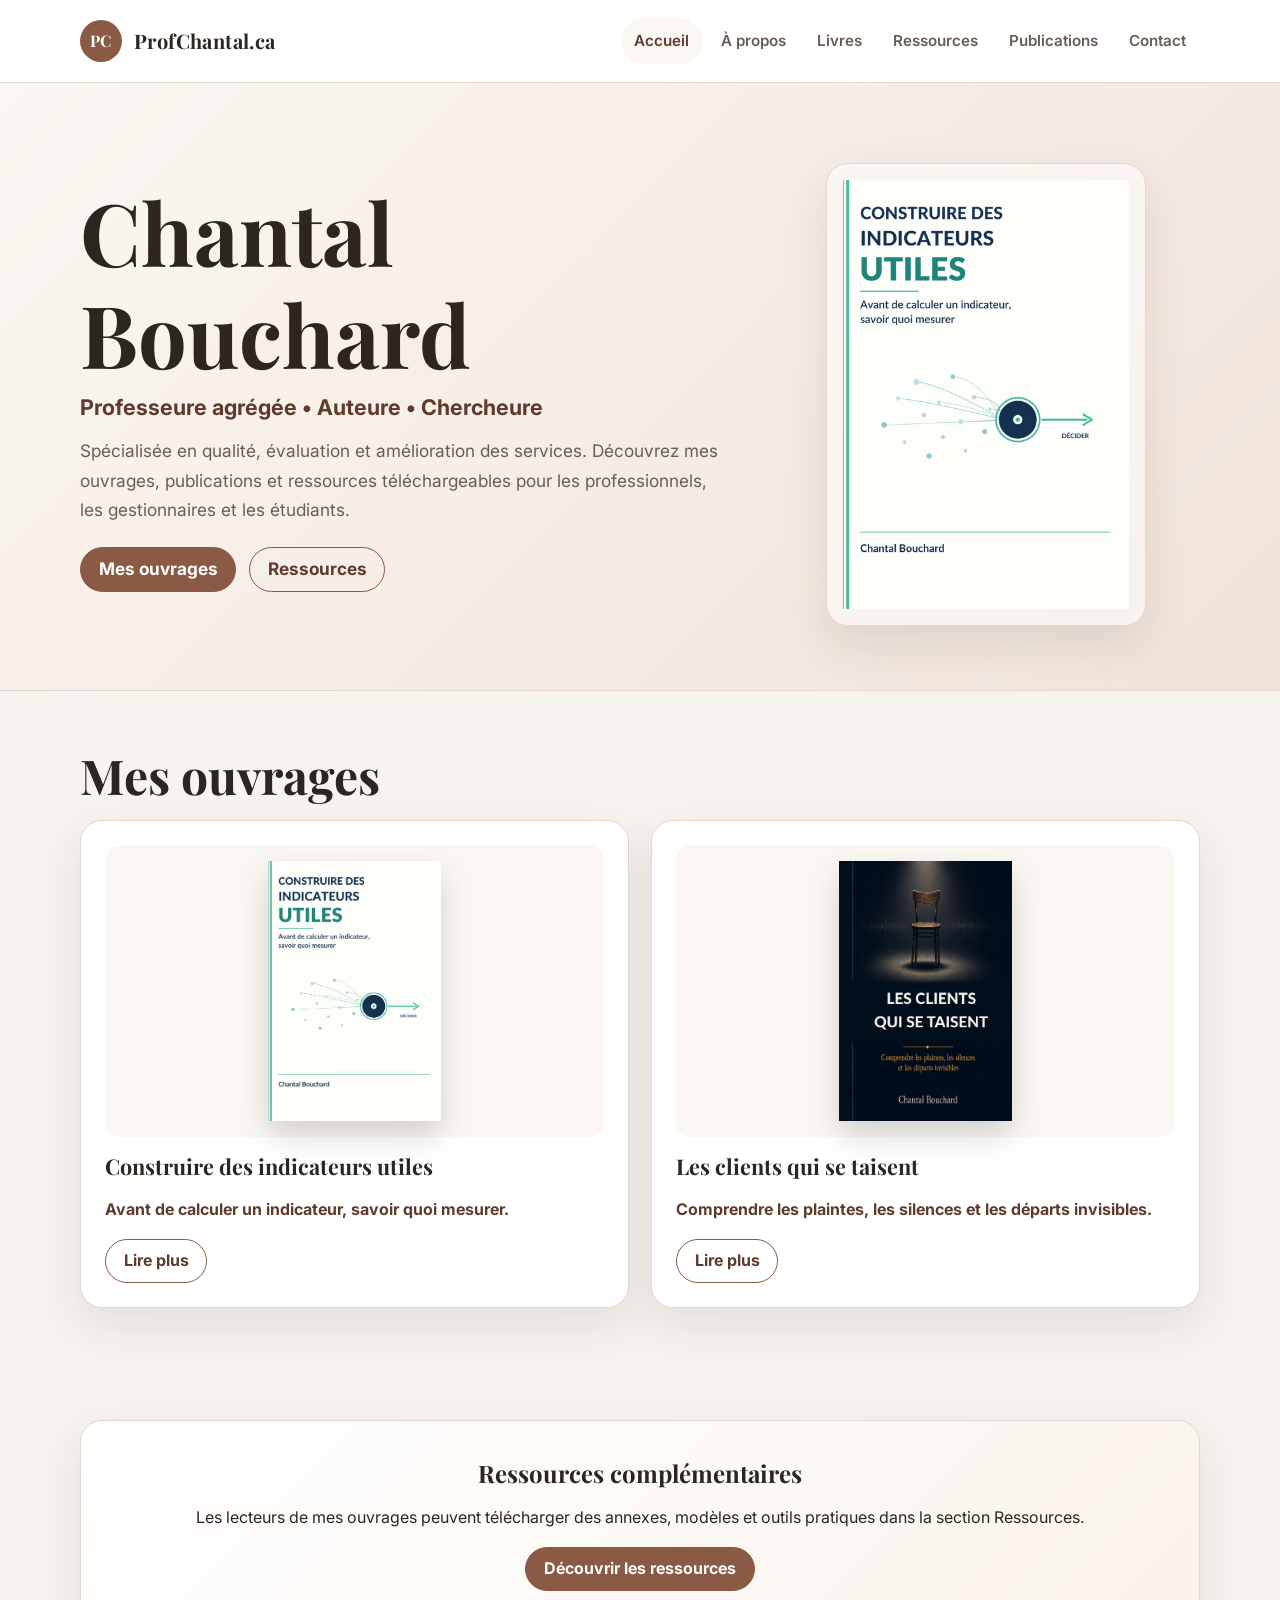
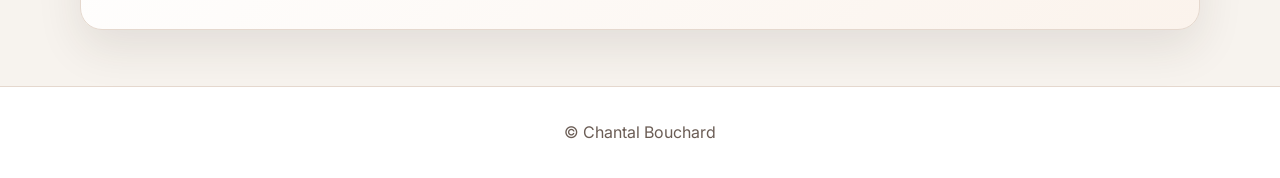
==== index.html @ 680398e7 "Add files via upload" ====
<!DOCTYPE html>
<html lang="fr">
<head>
    <meta charset="UTF-8">
    <meta name="viewport" content="width=device-width, initial-scale=1.0">
    <link rel="preconnect" href="https://fonts.googleapis.com">
    <link rel="preconnect" href="https://fonts.gstatic.com" crossorigin>
    <link href="https://fonts.googleapis.com/css2?family=Inter:wght@300;400;500;600;700&family=Playfair+Display:wght@600;700&display=swap" rel="stylesheet">
    <title>Accueil | ProfChantal.ca</title>
    <link rel="stylesheet" href="style.css?v=6">
</head>
<body>
    <header class="site-header">
        <div class="container header-inner">
            <a href="index.html" class="brand" aria-label="Accueil ProfChantal.ca">
                <span class="brand-mark">PC</span>
                <span class="brand-text">ProfChantal.ca</span>
            </a>
            <button class="nav-toggle" type="button" aria-expanded="false" aria-label="Ouvrir le menu">
                <span class="hamburger"></span>
            </button>
            <nav class="main-nav" aria-label="Navigation principale">
                <a href="index.html" class="nav-link active">Accueil</a>
                <a href="pages/apropos.html" class="nav-link">À propos</a>
                <a href="pages/livres.html" class="nav-link">Livres</a>
                <a href="pages/ressources.html" class="nav-link">Ressources</a>
                <a href="pages/publications.html" class="nav-link">Publications</a>
                <a href="pages/contact.html" class="nav-link">Contact</a>
            </nav>
        </div>
    </header>

    <main>
        <section class="hero banner-hero">
            <div class="container hero-content">
                <div class="hero-text">
                    <h1>Chantal Bouchard</h1>
                    <h2>Professeure agrégée • Auteure • Chercheure</h2>
                    <p>Spécialisée en qualité, évaluation et amélioration des services. Découvrez mes ouvrages, publications et ressources téléchargeables pour les professionnels, les gestionnaires et les étudiants.</p>
                    <p class="hero-cta">
                        <a href="pages/livres.html" class="btn btn-primary">Mes ouvrages</a>
                        <a href="pages/ressources.html" class="btn btn-secondary">Ressources</a>
                    </p>
                </div>
                <div class="hero-visual" aria-hidden="true">
                    <img src="assets/images/construire-des-indicateurs-utiles.jpg" alt="Couverture du livre Construire des indicateurs utiles">
                </div>
            </div>
        </section>

        <section class="featured-books container">
            <h2>Mes ouvrages</h2>
            <div class="books-preview">
                <article class="book-preview">
                    <div class="book-preview-cover">
                        <img src="assets/images/construire-des-indicateurs-utiles.jpg" alt="Construire des indicateurs utiles" loading="lazy">
                    </div>
                    <h3>Construire des indicateurs utiles</h3>
                    <p class="book-preview-tagline">Avant de calculer un indicateur, savoir quoi mesurer.</p>
                    <a href="pages/livres.html#indicateurs" class="btn btn-secondary">Lire plus</a>
                </article>

                <article class="book-preview">
                    <div class="book-preview-cover">
                        <img src="assets/images/les-clients-qui-se-taisent.jpg" alt="Les clients qui se taisent" loading="lazy">
                    </div>
                    <h3>Les clients qui se taisent</h3>
                    <p class="book-preview-tagline">Comprendre les plaintes, les silences et les départs invisibles.</p>
                    <a href="pages/livres.html#clients" class="btn btn-secondary">Lire plus</a>
                </article>
            </div>
        </section>

        <section class="cta-section container">
            <div class="cta-content">
                <h2>Ressources complémentaires</h2>
                <p>Les lecteurs de mes ouvrages peuvent télécharger des annexes, modèles et outils pratiques dans la section Ressources.</p>
                <a href="pages/ressources.html" class="btn btn-primary">Découvrir les ressources</a>
            </div>
        </section>
    </main>

    <footer class="site-footer">
        <div class="container">
            <p>© Chantal Bouchard</p>
        </div>
    </footer>
    <script src="assets/js/main.js?v=6" defer></script>

    <script type="application/ld+json">
    {
      "@context": "https://schema.org",
      "@type": "Book",
      "name": "Construire des indicateurs utiles",
      "author": { "@type": "Person", "name": "Chantal Bouchard" },
      "description": "Un guide pratique pour concevoir des indicateurs pertinents, utiles à la décision et adaptés au contexte organisationnel.",
      "inLanguage": "fr",
      "url": "https://www.profchantal.ca/pages/livres.html#indicateurs",
      "image": "https://www.profchantal.ca/assets/images/construire-des-indicateurs-utiles.jpg",
      "offers": { "@type": "Offer", "url": "https://www.amazon.ca/-/fr/dp/2982528975/", "availability": "https://schema.org/InStock" }
    }
    </script>

    <script type="application/ld+json">
    {
      "@context": "https://schema.org",
      "@type": "Book",
      "name": "Les clients qui se taisent",
      "author": { "@type": "Person", "name": "Chantal Bouchard" },
      "description": "Ouvrage consacré à la compréhension du comportement des clients insatisfaits, des plaintes, des silences et des départs invisibles.",
      "inLanguage": "fr",
      "url": "https://www.profchantal.ca/pages/livres.html#clients",
      "image": "https://www.profchantal.ca/assets/images/les-clients-qui-se-taisent.jpg",
      "offers": { "@type": "Offer", "url": "https://www.amazon.ca/dp/2982528967", "availability": "https://schema.org/InStock" }
    }
    </script>
</body>
</html>
---- style.css ----
/* ProfChantal.ca - feuille de style principale */
:root {
    --bg: #f7f3ee;
    --surface: #ffffff;
    --surface-soft: #fbf8f4;
    --text: #2d2520;
    --muted: #6b5d55;
    --accent: #8a5a44;
    --accent-dark: #5f3b2d;
    --border: #e5d8ce;
    --shadow: 0 18px 45px rgba(52, 35, 26, 0.10);
    --radius: 22px;
    --max-width: 1120px;
}

* { box-sizing: border-box; }
html { scroll-behavior: smooth; }

body {
    margin: 0;
    font-family: "Inter", Arial, sans-serif;
    font-size: 16px;
    line-height: 1.7;
    color: var(--text);
    background: var(--bg);
}

img {
    max-width: 100%;
    height: auto;
    display: block;
}

a {
    color: var(--accent-dark);
    text-decoration: none;
}

a:hover,
a:focus { text-decoration: underline; }

.container {
    width: min(100% - 2rem, var(--max-width));
    margin: 0 auto;
}

.site-header {
    position: sticky;
    top: 0;
    z-index: 1000;
    background: rgba(255, 255, 255, 0.95);
    border-bottom: 1px solid var(--border);
    backdrop-filter: blur(10px);
}

.header-inner {
    min-height: 82px;
    display: flex;
    align-items: center;
    justify-content: space-between;
    gap: 1.5rem;
}

.brand {
    display: inline-flex;
    align-items: center;
    color: var(--text);
    font-weight: 700;
}

.brand-mark {
    display: inline-grid;
    place-items: center;
    width: 42px;
    height: 42px;
    margin-right: 0.75rem;
    color: #fff;
    background: var(--accent);
    border-radius: 50%;
    font-family: "Playfair Display", Georgia, serif;
    font-weight: 700;
    letter-spacing: 0.02em;
}

.brand-text {
    font-family: "Playfair Display", Georgia, serif;
    font-size: 1.25rem;
    letter-spacing: 0.02em;
}

.main-nav {
    display: flex;
    align-items: center;
    gap: 0.25rem;
    flex-wrap: wrap;
    justify-content: flex-end;
}

.nav-link {
    display: inline-flex;
    align-items: center;
    padding: 0.65rem 0.85rem;
    border-radius: 999px;
    color: var(--muted);
    font-size: 0.95rem;
    font-weight: 600;
}

.nav-link:hover,
.nav-link:focus,
.nav-link.active {
    color: var(--accent-dark);
    background: var(--surface-soft);
    text-decoration: none;
}

.nav-toggle {
    display: none;
    width: 44px;
    height: 44px;
    border: 1px solid var(--border);
    border-radius: 999px;
    background: var(--surface);
    cursor: pointer;
}

.hamburger,
.hamburger::before,
.hamburger::after {
    display: block;
    width: 20px;
    height: 2px;
    margin: 0 auto;
    background: var(--text);
    border-radius: 999px;
    content: "";
}

.hamburger::before { transform: translateY(-7px); }
.hamburger::after { transform: translateY(5px); }

main { min-height: calc(100vh - 180px); }

h1, h2, h3, h4 {
    font-family: "Playfair Display", Georgia, serif;
    color: var(--text);
    line-height: 1.18;
    margin: 0 0 1rem;
}

p { margin: 0 0 1rem; }

ul {
    margin-top: 0.3rem;
    margin-bottom: 1.4rem;
    padding-left: 1.35rem;
}

li + li { margin-top: 0.45rem; }

.hero {
    padding: 5rem 0 4rem;
    background: linear-gradient(135deg, #fbf7f2 0%, #f0e3d9 100%);
    border-bottom: 1px solid var(--border);
}

.hero-content {
    display: grid;
    grid-template-columns: minmax(0, 1.2fr) minmax(260px, 0.8fr);
    align-items: center;
    gap: 3rem;
}

.hero h1 {
    font-size: clamp(2.8rem, 7vw, 5.4rem);
    margin-bottom: 0.6rem;
}

.hero h2 {
    font-family: "Inter", Arial, sans-serif;
    font-size: clamp(1rem, 2vw, 1.35rem);
    color: var(--accent-dark);
    font-weight: 700;
    margin-bottom: 1rem;
}

.hero p {
    max-width: 690px;
    color: var(--muted);
    font-size: 1.08rem;
}

.hero-cta,
.book-actions {
    display: flex;
    align-items: center;
    gap: 0.8rem;
    flex-wrap: wrap;
    margin-top: 1.4rem;
}

.hero-visual {
    justify-self: center;
    width: min(320px, 100%);
    padding: 1rem;
    background: rgba(255, 255, 255, 0.55);
    border: 1px solid var(--border);
    border-radius: var(--radius);
    box-shadow: var(--shadow);
}

.btn {
    display: inline-flex;
    align-items: center;
    justify-content: center;
    min-height: 44px;
    padding: 0.7rem 1.1rem;
    border-radius: 999px;
    border: 1px solid var(--accent);
    font-weight: 700;
    line-height: 1.2;
    text-decoration: none;
}

.btn:hover,
.btn:focus { text-decoration: none; }

.btn-primary {
    color: #fff;
    background: var(--accent);
}

.btn-primary:hover,
.btn-primary:focus { background: var(--accent-dark); }

.btn-secondary,
.btn-outline {
    color: var(--accent-dark);
    background: transparent;
}

.btn-secondary:hover,
.btn-outline:hover,
.btn-secondary:focus,
.btn-outline:focus { background: var(--surface-soft); }

.featured-books,
.cta-section,
.page-intro,
.content-section,
.books-grid {
    width: min(100% - 2rem, var(--max-width));
    margin-left: auto;
    margin-right: auto;
}

.featured-books,
.books-grid,
.content-section,
.cta-section { padding: 3.5rem 0; }

.featured-books > h2,
.page-intro h2 { font-size: clamp(2rem, 4vw, 3rem); }

.books-preview,
.books-grid {
    display: grid;
    grid-template-columns: repeat(auto-fit, minmax(min(100%, 290px), 1fr));
    gap: 1.4rem;
}

.book-preview,
.book-card,
.contact-card,
.resource-block,
.cta-content {
    background: var(--surface);
    border: 1px solid var(--border);
    border-radius: var(--radius);
    box-shadow: var(--shadow);
}

.book-preview,
.contact-card,
.resource-block,
.cta-content { padding: 1.5rem; }

.book-preview-cover,
.book-cover-placeholder {
    display: flex;
    align-items: center;
    justify-content: center;
    min-height: 220px;
    padding: 1rem;
    margin-bottom: 1.1rem;
    background: var(--surface-soft);
    border-radius: calc(var(--radius) - 8px);
}

.book-preview-cover img,
.book-cover-placeholder img {
    max-height: 260px;
    width: auto;
    object-fit: contain;
    box-shadow: 0 14px 30px rgba(0, 0, 0, 0.16);
}

.book-preview h3,
.book-card h3,
.resource-block h3,
.contact-card h4 { font-size: 1.35rem; }

.book-preview-tagline,
.book-tagline {
    color: var(--accent-dark);
    font-weight: 700;
}

.book-description,
.page-intro p,
.content-section p { color: var(--muted); }

.book-card {
    display: grid;
    grid-template-rows: auto 1fr;
    overflow: hidden;
}

.book-card .book-content { padding: 0 1.5rem 1.5rem; }

.page-intro { padding: 4rem 0 2rem; }

.content-section {
    max-width: 900px;
    background: var(--surface);
    border: 1px solid var(--border);
    border-radius: var(--radius);
    box-shadow: var(--shadow);
    padding: 2.2rem;
    margin-bottom: 3rem;
}

.content-section h3:not(:first-child) { margin-top: 2rem; }

.contact-info {
    display: grid;
    gap: 1rem;
    background: transparent;
    border: 0;
    box-shadow: none;
    padding-top: 1rem;
}

.contact-card { box-shadow: none; }
.resource-block { margin-bottom: 1.6rem; box-shadow: none; }

hr {
    border: 0;
    border-top: 1px solid var(--border);
    margin: 2rem 0;
}

.cta-content {
    text-align: center;
    padding: 2.4rem;
    background: linear-gradient(135deg, #ffffff 0%, #fbf3ec 100%);
}

.site-footer {
    padding: 2rem 0;
    color: var(--muted);
    background: #fff;
    border-top: 1px solid var(--border);
    text-align: center;
}

.site-footer p { margin: 0; }

@media (max-width: 900px) {
    .header-inner { min-height: 74px; }

    .nav-toggle {
        display: inline-flex;
        align-items: center;
        justify-content: center;
    }

    .main-nav {
        display: none;
        position: absolute;
        left: 1rem;
        right: 1rem;
        top: 76px;
        flex-direction: column;
        align-items: stretch;
        padding: 0.75rem;
        background: #fff;
        border: 1px solid var(--border);
        border-radius: 18px;
        box-shadow: var(--shadow);
    }

    .main-nav.is-open { display: flex; }
    .nav-link { justify-content: center; }

    .hero-content,
    .books-preview,
    .books-grid { grid-template-columns: 1fr; }

    .hero { padding: 3.5rem 0; }
    .hero-visual { width: min(260px, 100%); }
}

@media (max-width: 560px) {
    .download-highlight { align-items: stretch; flex-direction: column; }
    .brand-text { display: none; }

    .hero-cta,
    .book-actions {
        align-items: stretch;
        flex-direction: column;
    }

    .btn { width: 100%; }

    .content-section,
    .book-preview,
    .contact-card,
    .resource-block,
    .cta-content { padding: 1.2rem; }
}


/* Ressources téléchargeables */
.download-highlight {
    display: flex;
    align-items: center;
    justify-content: space-between;
    gap: 1rem;
    padding: 1.2rem;
    margin: 1.3rem 0 2.6rem;
    background: var(--surface-soft);
    border: 1px solid var(--border);
    border-radius: calc(var(--radius) - 8px);
}

.download-highlight h4,
.resource-block h4 {
    margin-bottom: 0.45rem;
    font-family: "Inter", Arial, sans-serif;
    font-size: 1rem;
    color: var(--accent-dark);
}

.download-highlight p { margin-bottom: 0; }

.download-list {
    display: grid;
    grid-template-columns: repeat(auto-fit, minmax(min(100%, 320px), 1fr));
    gap: 0.65rem;
    padding-left: 0;
    list-style: none;
}

.download-list li {
    display: flex;
    flex-direction: column;
    gap: 0.15rem;
    padding: 0.85rem 1rem;
    background: var(--surface-soft);
    border: 1px solid var(--border);
    border-radius: 14px;
}

.download-list li + li { margin-top: 0; }

.download-list a { font-weight: 700; }

.file-meta {
    color: var(--muted);
    font-size: 0.88rem;
}

/* Ajustement v6 : plus d’espace entre le bouton ZIP et les annexes individuelles */
.resource-block > .download-highlight + h4 {
    margin-top: 0.4rem;
    margin-bottom: 1rem;
}

.resource-block > h4 + .download-list {
    margin-top: 0.35rem;
}
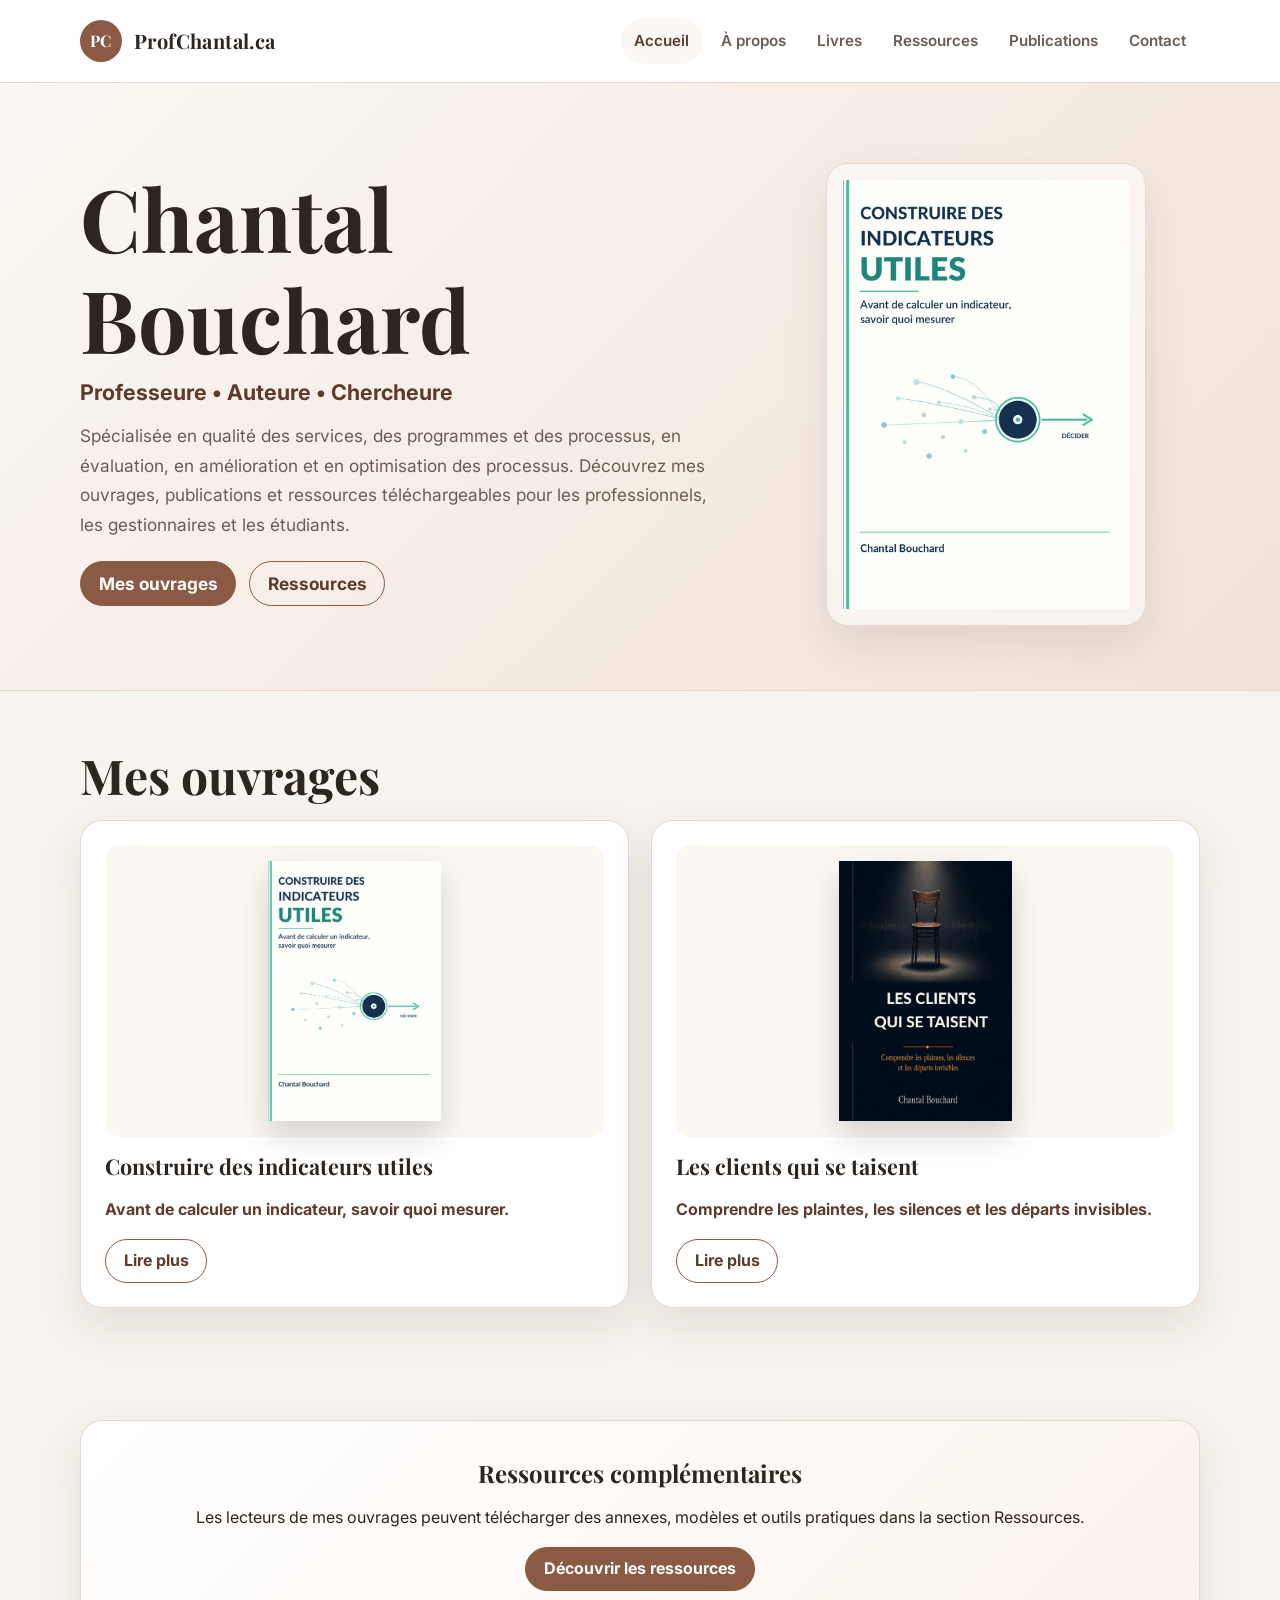
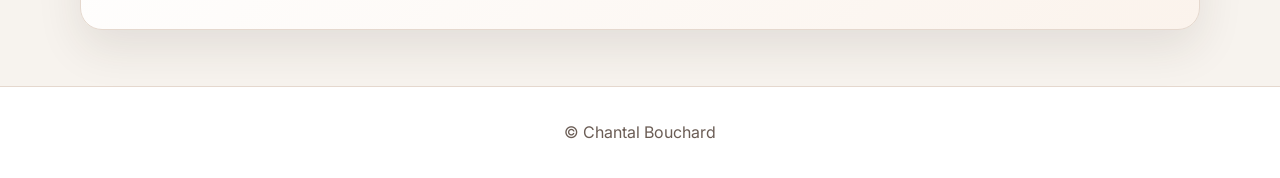
==== commit d6bdffff: "Add files via upload" ====
--- a/index.html
+++ b/index.html
@@ -7,7 +7,7 @@
     <link rel="preconnect" href="https://fonts.gstatic.com" crossorigin>
     <link href="https://fonts.googleapis.com/css2?family=Inter:wght@300;400;500;600;700&family=Playfair+Display:wght@600;700&display=swap" rel="stylesheet">
     <title>Accueil | ProfChantal.ca</title>
-    <link rel="stylesheet" href="style.css?v=6">
+    <link rel="stylesheet" href="style.css?v=8">
 </head>
 <body>
     <header class="site-header">
@@ -35,8 +35,8 @@
             <div class="container hero-content">
                 <div class="hero-text">
                     <h1>Chantal Bouchard</h1>
-                    <h2>Professeure agrégée • Auteure • Chercheure</h2>
-                    <p>Spécialisée en qualité, évaluation et amélioration des services. Découvrez mes ouvrages, publications et ressources téléchargeables pour les professionnels, les gestionnaires et les étudiants.</p>
+                    <h2>Professeure • Auteure • Chercheure</h2>
+                    <p>Spécialisée en qualité des services, des programmes et des processus, en évaluation, en amélioration et en optimisation des processus. Découvrez mes ouvrages, publications et ressources téléchargeables pour les professionnels, les gestionnaires et les étudiants.</p>
                     <p class="hero-cta">
                         <a href="pages/livres.html" class="btn btn-primary">Mes ouvrages</a>
                         <a href="pages/ressources.html" class="btn btn-secondary">Ressources</a>
@@ -85,7 +85,7 @@
             <p>© Chantal Bouchard</p>
         </div>
     </footer>
-    <script src="assets/js/main.js?v=6" defer></script>
+    <script src="assets/js/main.js?v=8" defer></script>
 
     <script type="application/ld+json">
     {
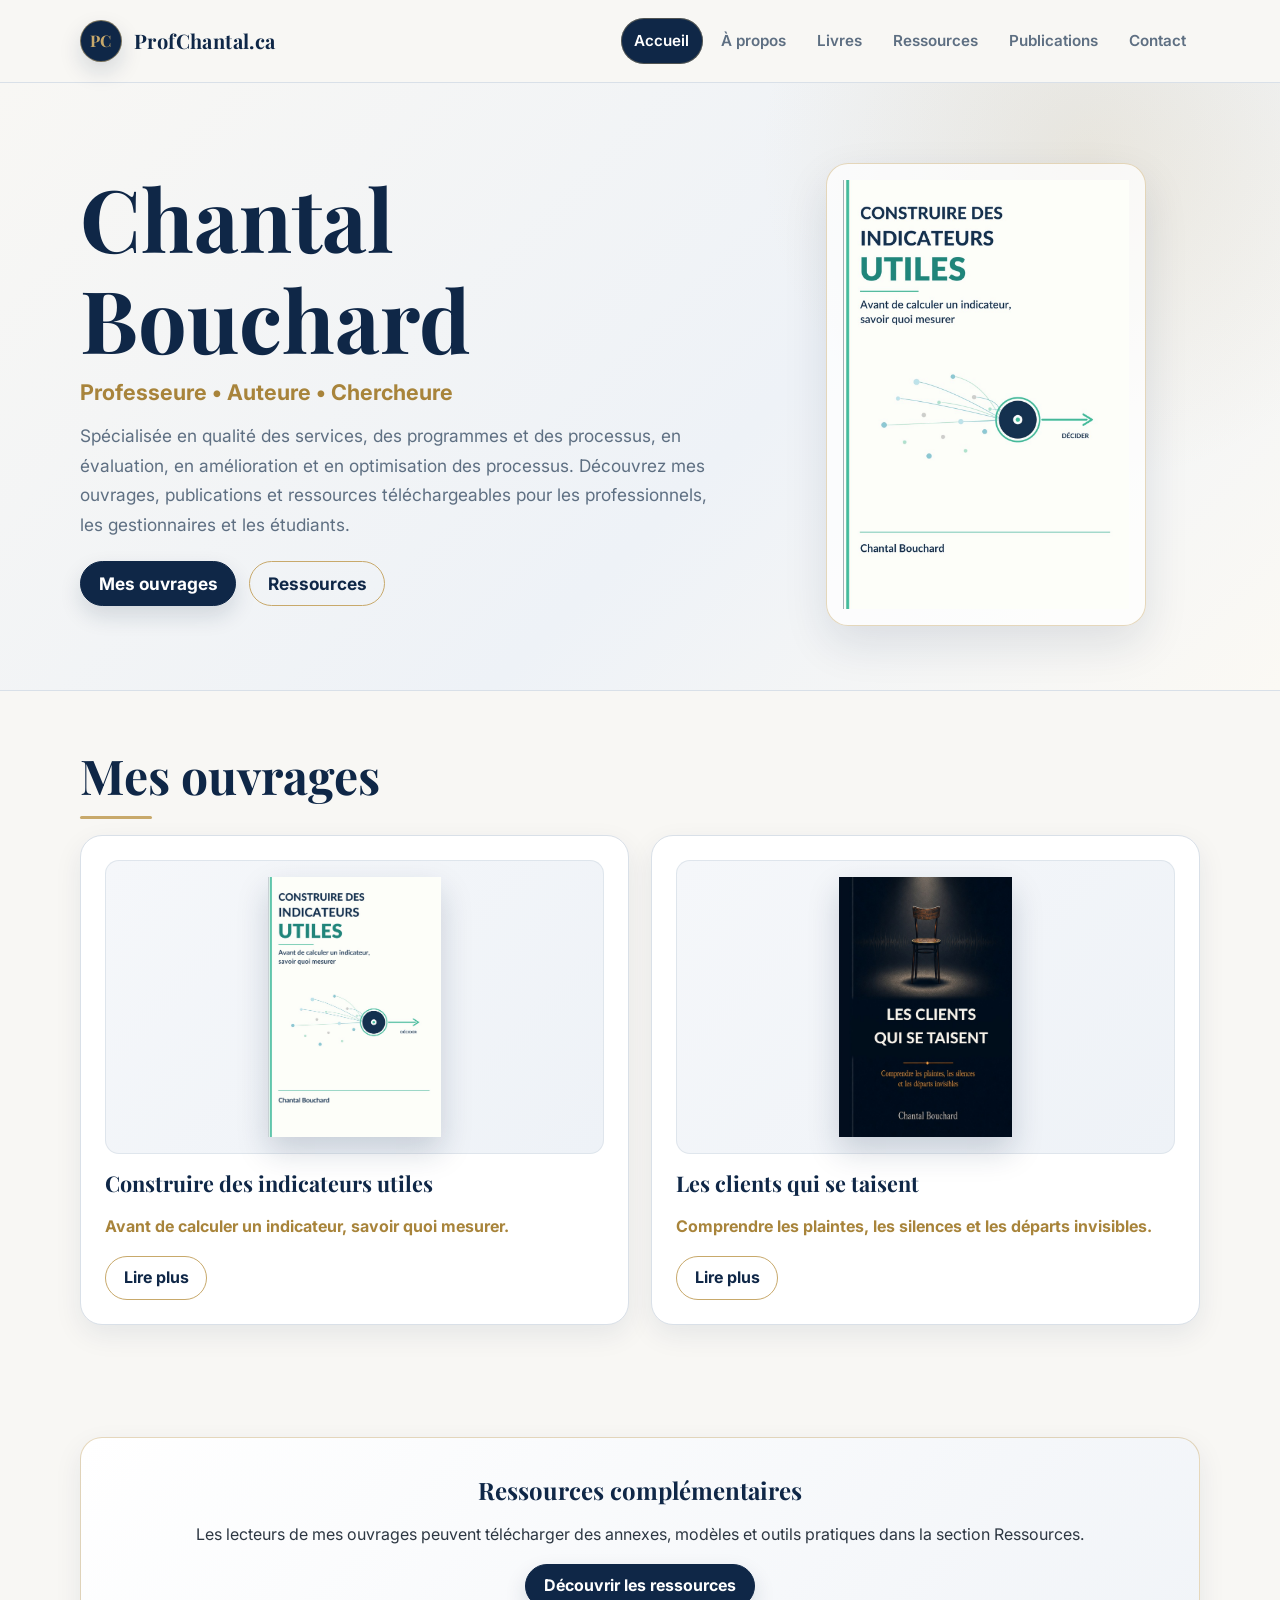
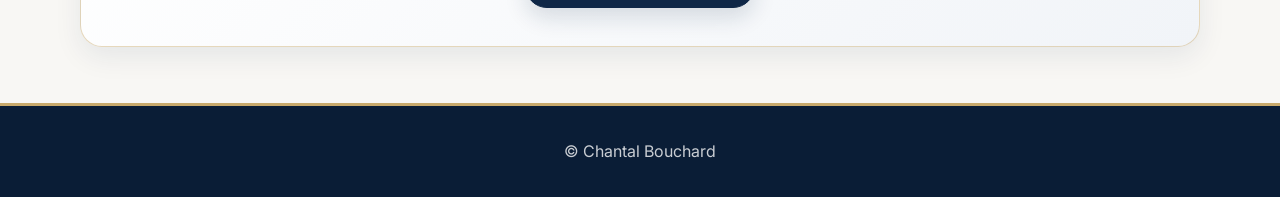
==== commit 14b30a6b: "Add files via upload" ====
--- a/index.html
+++ b/index.html
@@ -7,7 +7,7 @@
     <link rel="preconnect" href="https://fonts.gstatic.com" crossorigin>
     <link href="https://fonts.googleapis.com/css2?family=Inter:wght@300;400;500;600;700&family=Playfair+Display:wght@600;700&display=swap" rel="stylesheet">
     <title>Accueil | ProfChantal.ca</title>
-    <link rel="stylesheet" href="style.css?v=8">
+    <link rel="stylesheet" href="style.css?v=9">
 </head>
 <body>
     <header class="site-header">
@@ -85,7 +85,7 @@
             <p>© Chantal Bouchard</p>
         </div>
     </footer>
-    <script src="assets/js/main.js?v=8" defer></script>
+    <script src="assets/js/main.js?v=9" defer></script>
 
     <script type="application/ld+json">
     {
--- a/style.css
+++ b/style.css
@@ -1,14 +1,23 @@
-/* ProfChantal.ca - feuille de style principale */
+/* ProfChantal.ca - feuille de style principale
+   Version 9 : palette bleu marine avec accent or */
 :root {
-    --bg: #f7f3ee;
-    --surface: #ffffff;
-    --surface-soft: #fbf8f4;
-    --text: #2d2520;
-    --muted: #6b5d55;
-    --accent: #8a5a44;
-    --accent-dark: #5f3b2d;
-    --border: #e5d8ce;
-    --shadow: 0 18px 45px rgba(52, 35, 26, 0.10);
+    --navy: #0F2747;
+    --navy-deep: #0A1D36;
+    --navy-medium: #1E3A5F;
+    --gold: #C8A96B;
+    --gold-dark: #A8843B;
+    --bg: #F8F7F4;
+    --surface: #FFFFFF;
+    --surface-soft: #F1F4F8;
+    --surface-warm: #FBF9F4;
+    --text: #2D3742;
+    --muted: #5E6F82;
+    --accent: var(--gold);
+    --accent-dark: var(--navy);
+    --border: #D9E0E8;
+    --border-gold: rgba(200, 169, 107, 0.45);
+    --shadow: 0 18px 45px rgba(15, 39, 71, 0.11);
+    --shadow-soft: 0 10px 28px rgba(15, 39, 71, 0.08);
     --radius: 22px;
     --max-width: 1120px;
 }
@@ -32,7 +41,7 @@
 }
 
 a {
-    color: var(--accent-dark);
+    color: var(--navy);
     text-decoration: none;
 }
 
@@ -48,7 +57,7 @@
     position: sticky;
     top: 0;
     z-index: 1000;
-    background: rgba(255, 255, 255, 0.95);
+    background: rgba(248, 247, 244, 0.96);
     border-bottom: 1px solid var(--border);
     backdrop-filter: blur(10px);
 }
@@ -64,9 +73,12 @@
 .brand {
     display: inline-flex;
     align-items: center;
-    color: var(--text);
+    color: var(--navy);
     font-weight: 700;
 }
+
+.brand:hover,
+.brand:focus { text-decoration: none; }
 
 .brand-mark {
     display: inline-grid;
@@ -74,12 +86,14 @@
     width: 42px;
     height: 42px;
     margin-right: 0.75rem;
-    color: #fff;
-    background: var(--accent);
+    color: var(--gold);
+    background: var(--navy);
+    border: 1px solid rgba(200, 169, 107, 0.55);
     border-radius: 50%;
     font-family: "Playfair Display", Georgia, serif;
     font-weight: 700;
     letter-spacing: 0.02em;
+    box-shadow: 0 10px 22px rgba(15, 39, 71, 0.15);
 }
 
 .brand-text {
@@ -107,11 +121,17 @@
 }
 
 .nav-link:hover,
-.nav-link:focus,
-.nav-link.active {
-    color: var(--accent-dark);
+.nav-link:focus {
+    color: var(--navy);
     background: var(--surface-soft);
     text-decoration: none;
+}
+
+.nav-link.active {
+    color: #fff;
+    background: var(--navy);
+    text-decoration: none;
+    box-shadow: inset 0 0 0 1px rgba(200, 169, 107, 0.35);
 }
 
 .nav-toggle {
@@ -131,7 +151,7 @@
     width: 20px;
     height: 2px;
     margin: 0 auto;
-    background: var(--text);
+    background: var(--navy);
     border-radius: 999px;
     content: "";
 }
@@ -143,7 +163,7 @@
 
 h1, h2, h3, h4 {
     font-family: "Playfair Display", Georgia, serif;
-    color: var(--text);
+    color: var(--navy);
     line-height: 1.18;
     margin: 0 0 1rem;
 }
@@ -160,7 +180,9 @@
 
 .hero {
     padding: 5rem 0 4rem;
-    background: linear-gradient(135deg, #fbf7f2 0%, #f0e3d9 100%);
+    background:
+        radial-gradient(circle at 85% 12%, rgba(200, 169, 107, 0.18), transparent 27%),
+        linear-gradient(135deg, #F8F7F4 0%, #EEF2F7 58%, #FBF9F4 100%);
     border-bottom: 1px solid var(--border);
 }
 
@@ -179,7 +201,7 @@
 .hero h2 {
     font-family: "Inter", Arial, sans-serif;
     font-size: clamp(1rem, 2vw, 1.35rem);
-    color: var(--accent-dark);
+    color: var(--gold-dark);
     font-weight: 700;
     margin-bottom: 1rem;
 }
@@ -203,8 +225,8 @@
     justify-self: center;
     width: min(320px, 100%);
     padding: 1rem;
-    background: rgba(255, 255, 255, 0.55);
-    border: 1px solid var(--border);
+    background: rgba(255, 255, 255, 0.72);
+    border: 1px solid var(--border-gold);
     border-radius: var(--radius);
     box-shadow: var(--shadow);
 }
@@ -216,7 +238,7 @@
     min-height: 44px;
     padding: 0.7rem 1.1rem;
     border-radius: 999px;
-    border: 1px solid var(--accent);
+    border: 1px solid var(--navy);
     font-weight: 700;
     line-height: 1.2;
     text-decoration: none;
@@ -227,22 +249,31 @@
 
 .btn-primary {
     color: #fff;
-    background: var(--accent);
+    background: var(--navy);
+    border-color: var(--navy);
+    box-shadow: 0 10px 22px rgba(15, 39, 71, 0.14);
 }
 
 .btn-primary:hover,
-.btn-primary:focus { background: var(--accent-dark); }
+.btn-primary:focus {
+    background: var(--navy-medium);
+    border-color: var(--navy-medium);
+}
 
 .btn-secondary,
 .btn-outline {
-    color: var(--accent-dark);
+    color: var(--navy);
     background: transparent;
+    border-color: var(--gold);
 }
 
 .btn-secondary:hover,
 .btn-outline:hover,
 .btn-secondary:focus,
-.btn-outline:focus { background: var(--surface-soft); }
+.btn-outline:focus {
+    background: rgba(200, 169, 107, 0.14);
+    border-color: var(--gold-dark);
+}
 
 .featured-books,
 .cta-section,
@@ -262,6 +293,17 @@
 .featured-books > h2,
 .page-intro h2 { font-size: clamp(2rem, 4vw, 3rem); }
 
+.featured-books > h2::after,
+.page-intro h2::after {
+    content: "";
+    display: block;
+    width: 72px;
+    height: 3px;
+    margin-top: 0.75rem;
+    background: var(--gold);
+    border-radius: 999px;
+}
+
 .books-preview,
 .books-grid {
     display: grid;
@@ -277,7 +319,7 @@
     background: var(--surface);
     border: 1px solid var(--border);
     border-radius: var(--radius);
-    box-shadow: var(--shadow);
+    box-shadow: var(--shadow-soft);
 }
 
 .book-preview,
@@ -293,7 +335,8 @@
     min-height: 220px;
     padding: 1rem;
     margin-bottom: 1.1rem;
-    background: var(--surface-soft);
+    background: linear-gradient(135deg, #F5F7FA 0%, #EEF2F7 100%);
+    border: 1px solid rgba(217, 224, 232, 0.75);
     border-radius: calc(var(--radius) - 8px);
 }
 
@@ -302,7 +345,7 @@
     max-height: 260px;
     width: auto;
     object-fit: contain;
-    box-shadow: 0 14px 30px rgba(0, 0, 0, 0.16);
+    box-shadow: 0 14px 30px rgba(15, 39, 71, 0.18);
 }
 
 .book-preview h3,
@@ -310,9 +353,14 @@
 .resource-block h3,
 .contact-card h4 { font-size: 1.35rem; }
 
+.resource-block h3 {
+    padding-left: 0.9rem;
+    border-left: 4px solid var(--gold);
+}
+
 .book-preview-tagline,
 .book-tagline {
-    color: var(--accent-dark);
+    color: var(--gold-dark);
     font-weight: 700;
 }
 
@@ -335,7 +383,7 @@
     background: var(--surface);
     border: 1px solid var(--border);
     border-radius: var(--radius);
-    box-shadow: var(--shadow);
+    box-shadow: var(--shadow-soft);
     padding: 2.2rem;
     margin-bottom: 3rem;
 }
@@ -363,14 +411,16 @@
 .cta-content {
     text-align: center;
     padding: 2.4rem;
-    background: linear-gradient(135deg, #ffffff 0%, #fbf3ec 100%);
+    background:
+        linear-gradient(135deg, #FFFFFF 0%, #F1F4F8 100%);
+    border-color: var(--border-gold);
 }
 
 .site-footer {
     padding: 2rem 0;
-    color: var(--muted);
-    background: #fff;
-    border-top: 1px solid var(--border);
+    color: rgba(255, 255, 255, 0.78);
+    background: var(--navy-deep);
+    border-top: 3px solid var(--gold);
     text-align: center;
 }
 
@@ -394,7 +444,7 @@
         flex-direction: column;
         align-items: stretch;
         padding: 0.75rem;
-        background: #fff;
+        background: var(--surface);
         border: 1px solid var(--border);
         border-radius: 18px;
         box-shadow: var(--shadow);
@@ -430,7 +480,6 @@
     .cta-content { padding: 1.2rem; }
 }
 
-
 /* Ressources téléchargeables */
 .download-highlight {
     display: flex;
@@ -439,8 +488,8 @@
     gap: 1rem;
     padding: 1.2rem;
     margin: 1.3rem 0 2.6rem;
-    background: var(--surface-soft);
-    border: 1px solid var(--border);
+    background: linear-gradient(135deg, #F5F7FA 0%, #FBF9F4 100%);
+    border: 1px solid var(--border-gold);
     border-radius: calc(var(--radius) - 8px);
 }
 
@@ -449,7 +498,7 @@
     margin-bottom: 0.45rem;
     font-family: "Inter", Arial, sans-serif;
     font-size: 1rem;
-    color: var(--accent-dark);
+    color: var(--navy);
 }
 
 .download-highlight p { margin-bottom: 0; }
@@ -481,7 +530,7 @@
     font-size: 0.88rem;
 }
 
-/* Ajustement v6 : plus d’espace entre le bouton ZIP et les annexes individuelles */
+/* Ajustement : plus d’espace entre le bouton ZIP et les annexes individuelles */
 .resource-block > .download-highlight + h4 {
     margin-top: 0.4rem;
     margin-bottom: 1rem;
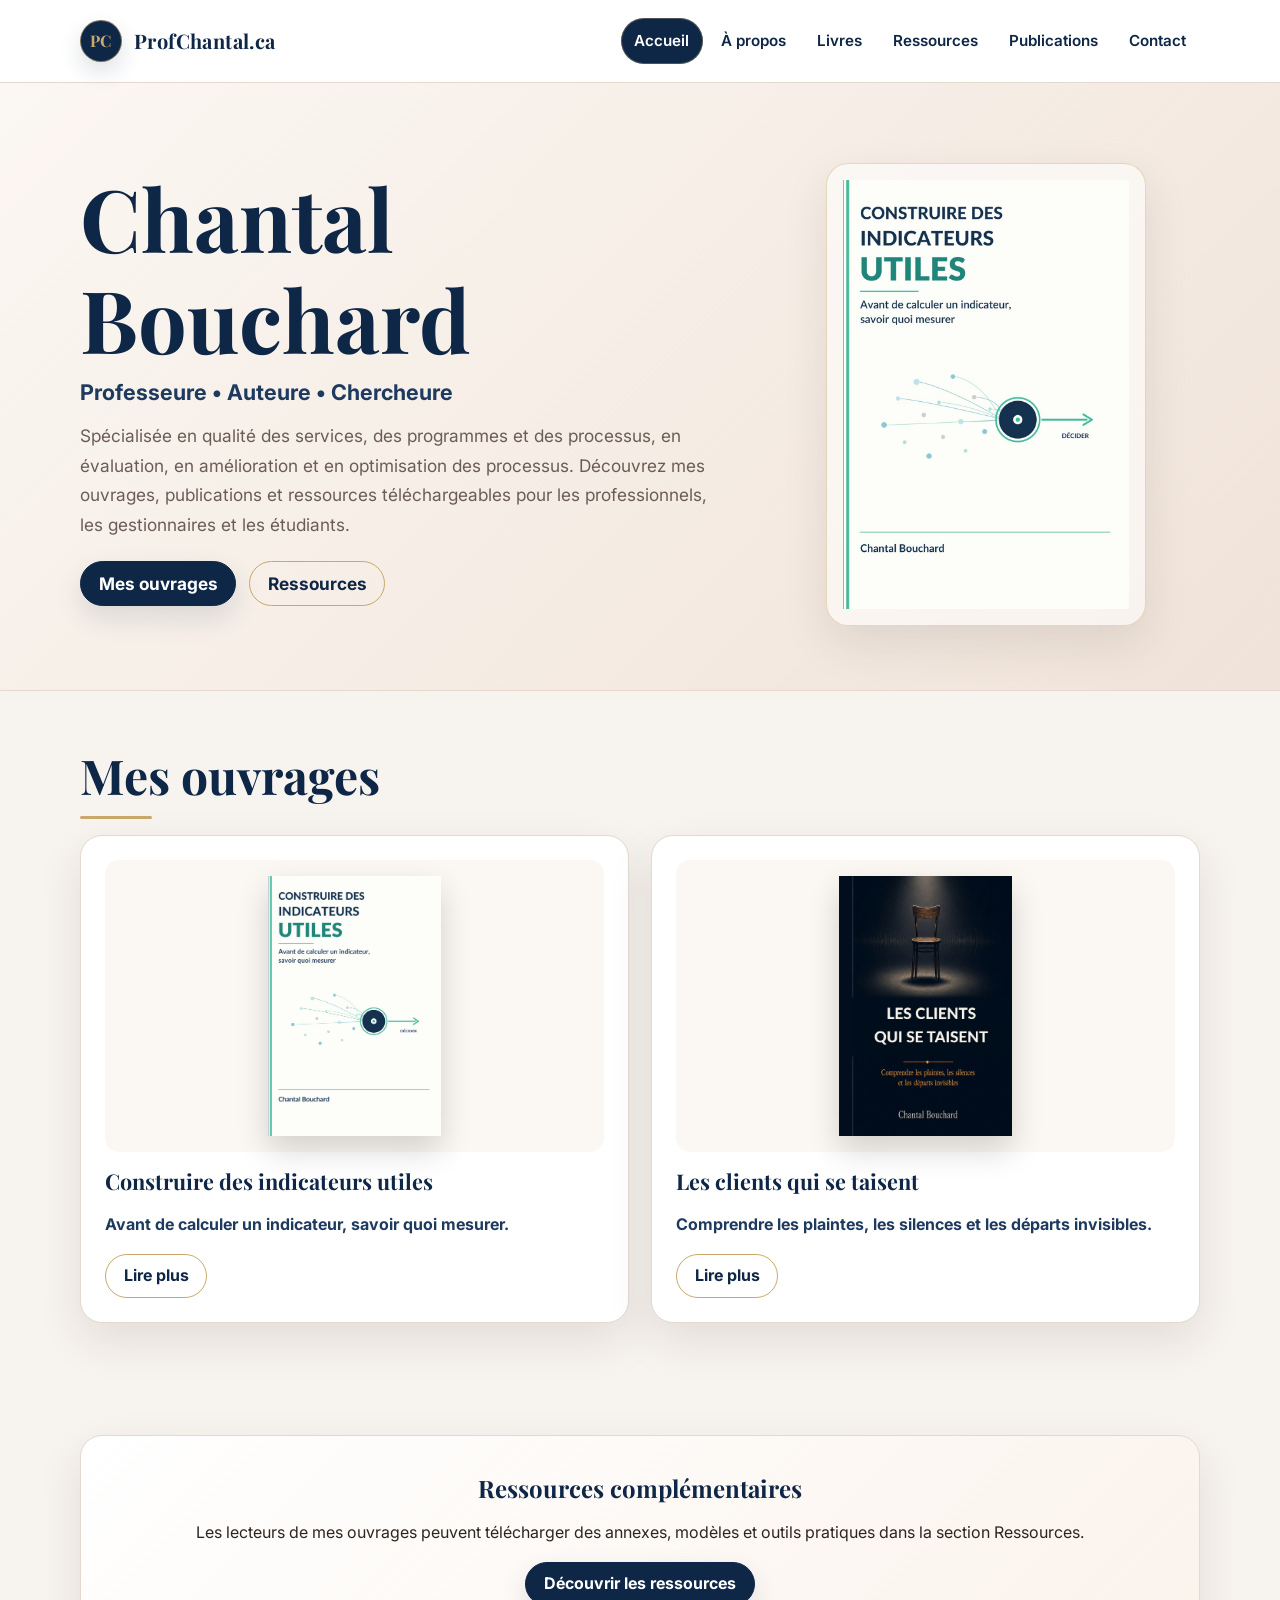
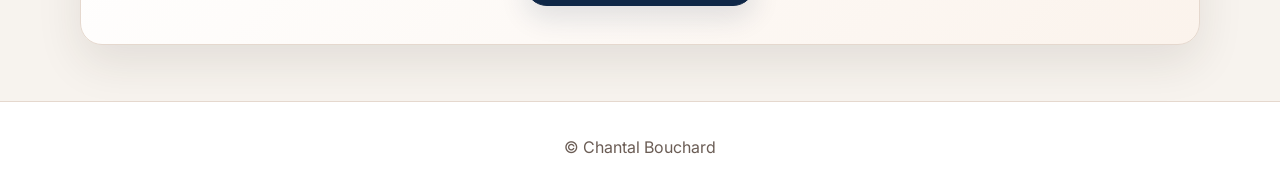
==== commit 07e9691b: "Add files via upload" ====
--- a/index.html
+++ b/index.html
@@ -7,7 +7,7 @@
     <link rel="preconnect" href="https://fonts.gstatic.com" crossorigin>
     <link href="https://fonts.googleapis.com/css2?family=Inter:wght@300;400;500;600;700&family=Playfair+Display:wght@600;700&display=swap" rel="stylesheet">
     <title>Accueil | ProfChantal.ca</title>
-    <link rel="stylesheet" href="style.css?v=9">
+    <link rel="stylesheet" href="style.css?v=10">
 </head>
 <body>
     <header class="site-header">
@@ -85,7 +85,7 @@
             <p>© Chantal Bouchard</p>
         </div>
     </footer>
-    <script src="assets/js/main.js?v=9" defer></script>
+    <script src="assets/js/main.js?v=10" defer></script>
 
     <script type="application/ld+json">
     {
--- a/style.css
+++ b/style.css
@@ -1,23 +1,26 @@
 /* ProfChantal.ca - feuille de style principale
-   Version 9 : palette bleu marine avec accent or */
+   Version 10 : fonds de la v8 + accents bleu marine et or discret */
 :root {
     --navy: #0F2747;
     --navy-deep: #0A1D36;
     --navy-medium: #1E3A5F;
     --gold: #C8A96B;
     --gold-dark: #A8843B;
-    --bg: #F8F7F4;
-    --surface: #FFFFFF;
-    --surface-soft: #F1F4F8;
-    --surface-warm: #FBF9F4;
-    --text: #2D3742;
-    --muted: #5E6F82;
-    --accent: var(--gold);
-    --accent-dark: var(--navy);
-    --border: #D9E0E8;
-    --border-gold: rgba(200, 169, 107, 0.45);
-    --shadow: 0 18px 45px rgba(15, 39, 71, 0.11);
-    --shadow-soft: 0 10px 28px rgba(15, 39, 71, 0.08);
+
+    /* Fonds conservés dans l'esprit de la version 8 */
+    --bg: #f7f3ee;
+    --surface: #ffffff;
+    --surface-soft: #fbf8f4;
+    --surface-warm: #fbf3ec;
+
+    --text: #2d2520;
+    --muted: #6b5d55;
+    --accent: var(--navy);
+    --accent-dark: var(--navy-deep);
+    --border: #e5d8ce;
+    --border-gold: rgba(200, 169, 107, 0.42);
+    --shadow: 0 18px 45px rgba(52, 35, 26, 0.10);
+    --shadow-navy: 0 12px 28px rgba(15, 39, 71, 0.12);
     --radius: 22px;
     --max-width: 1120px;
 }
@@ -57,7 +60,7 @@
     position: sticky;
     top: 0;
     z-index: 1000;
-    background: rgba(248, 247, 244, 0.96);
+    background: rgba(255, 255, 255, 0.95);
     border-bottom: 1px solid var(--border);
     backdrop-filter: blur(10px);
 }
@@ -93,7 +96,7 @@
     font-family: "Playfair Display", Georgia, serif;
     font-weight: 700;
     letter-spacing: 0.02em;
-    box-shadow: 0 10px 22px rgba(15, 39, 71, 0.15);
+    box-shadow: 0 10px 22px rgba(15, 39, 71, 0.14);
 }
 
 .brand-text {
@@ -115,14 +118,14 @@
     align-items: center;
     padding: 0.65rem 0.85rem;
     border-radius: 999px;
-    color: var(--muted);
+    color: var(--navy);
     font-size: 0.95rem;
     font-weight: 600;
 }
 
 .nav-link:hover,
 .nav-link:focus {
-    color: var(--navy);
+    color: var(--navy-deep);
     background: var(--surface-soft);
     text-decoration: none;
 }
@@ -180,9 +183,7 @@
 
 .hero {
     padding: 5rem 0 4rem;
-    background:
-        radial-gradient(circle at 85% 12%, rgba(200, 169, 107, 0.18), transparent 27%),
-        linear-gradient(135deg, #F8F7F4 0%, #EEF2F7 58%, #FBF9F4 100%);
+    background: linear-gradient(135deg, #fbf7f2 0%, #f0e3d9 100%);
     border-bottom: 1px solid var(--border);
 }
 
@@ -201,7 +202,7 @@
 .hero h2 {
     font-family: "Inter", Arial, sans-serif;
     font-size: clamp(1rem, 2vw, 1.35rem);
-    color: var(--gold-dark);
+    color: var(--navy-medium);
     font-weight: 700;
     margin-bottom: 1rem;
 }
@@ -225,7 +226,7 @@
     justify-self: center;
     width: min(320px, 100%);
     padding: 1rem;
-    background: rgba(255, 255, 255, 0.72);
+    background: rgba(255, 255, 255, 0.55);
     border: 1px solid var(--border-gold);
     border-radius: var(--radius);
     box-shadow: var(--shadow);
@@ -251,7 +252,7 @@
     color: #fff;
     background: var(--navy);
     border-color: var(--navy);
-    box-shadow: 0 10px 22px rgba(15, 39, 71, 0.14);
+    box-shadow: var(--shadow-navy);
 }
 
 .btn-primary:hover,
@@ -271,7 +272,7 @@
 .btn-outline:hover,
 .btn-secondary:focus,
 .btn-outline:focus {
-    background: rgba(200, 169, 107, 0.14);
+    background: var(--surface-soft);
     border-color: var(--gold-dark);
 }
 
@@ -319,7 +320,7 @@
     background: var(--surface);
     border: 1px solid var(--border);
     border-radius: var(--radius);
-    box-shadow: var(--shadow-soft);
+    box-shadow: var(--shadow);
 }
 
 .book-preview,
@@ -335,8 +336,7 @@
     min-height: 220px;
     padding: 1rem;
     margin-bottom: 1.1rem;
-    background: linear-gradient(135deg, #F5F7FA 0%, #EEF2F7 100%);
-    border: 1px solid rgba(217, 224, 232, 0.75);
+    background: var(--surface-soft);
     border-radius: calc(var(--radius) - 8px);
 }
 
@@ -345,7 +345,7 @@
     max-height: 260px;
     width: auto;
     object-fit: contain;
-    box-shadow: 0 14px 30px rgba(15, 39, 71, 0.18);
+    box-shadow: 0 14px 30px rgba(0, 0, 0, 0.16);
 }
 
 .book-preview h3,
@@ -360,7 +360,7 @@
 
 .book-preview-tagline,
 .book-tagline {
-    color: var(--gold-dark);
+    color: var(--navy-medium);
     font-weight: 700;
 }
 
@@ -383,7 +383,7 @@
     background: var(--surface);
     border: 1px solid var(--border);
     border-radius: var(--radius);
-    box-shadow: var(--shadow-soft);
+    box-shadow: var(--shadow);
     padding: 2.2rem;
     margin-bottom: 3rem;
 }
@@ -411,16 +411,14 @@
 .cta-content {
     text-align: center;
     padding: 2.4rem;
-    background:
-        linear-gradient(135deg, #FFFFFF 0%, #F1F4F8 100%);
-    border-color: var(--border-gold);
+    background: linear-gradient(135deg, #ffffff 0%, #fbf3ec 100%);
 }
 
 .site-footer {
     padding: 2rem 0;
-    color: rgba(255, 255, 255, 0.78);
-    background: var(--navy-deep);
-    border-top: 3px solid var(--gold);
+    color: var(--muted);
+    background: #fff;
+    border-top: 1px solid var(--border);
     text-align: center;
 }
 
@@ -444,7 +442,7 @@
         flex-direction: column;
         align-items: stretch;
         padding: 0.75rem;
-        background: var(--surface);
+        background: #fff;
         border: 1px solid var(--border);
         border-radius: 18px;
         box-shadow: var(--shadow);
@@ -488,7 +486,7 @@
     gap: 1rem;
     padding: 1.2rem;
     margin: 1.3rem 0 2.6rem;
-    background: linear-gradient(135deg, #F5F7FA 0%, #FBF9F4 100%);
+    background: var(--surface-soft);
     border: 1px solid var(--border-gold);
     border-radius: calc(var(--radius) - 8px);
 }
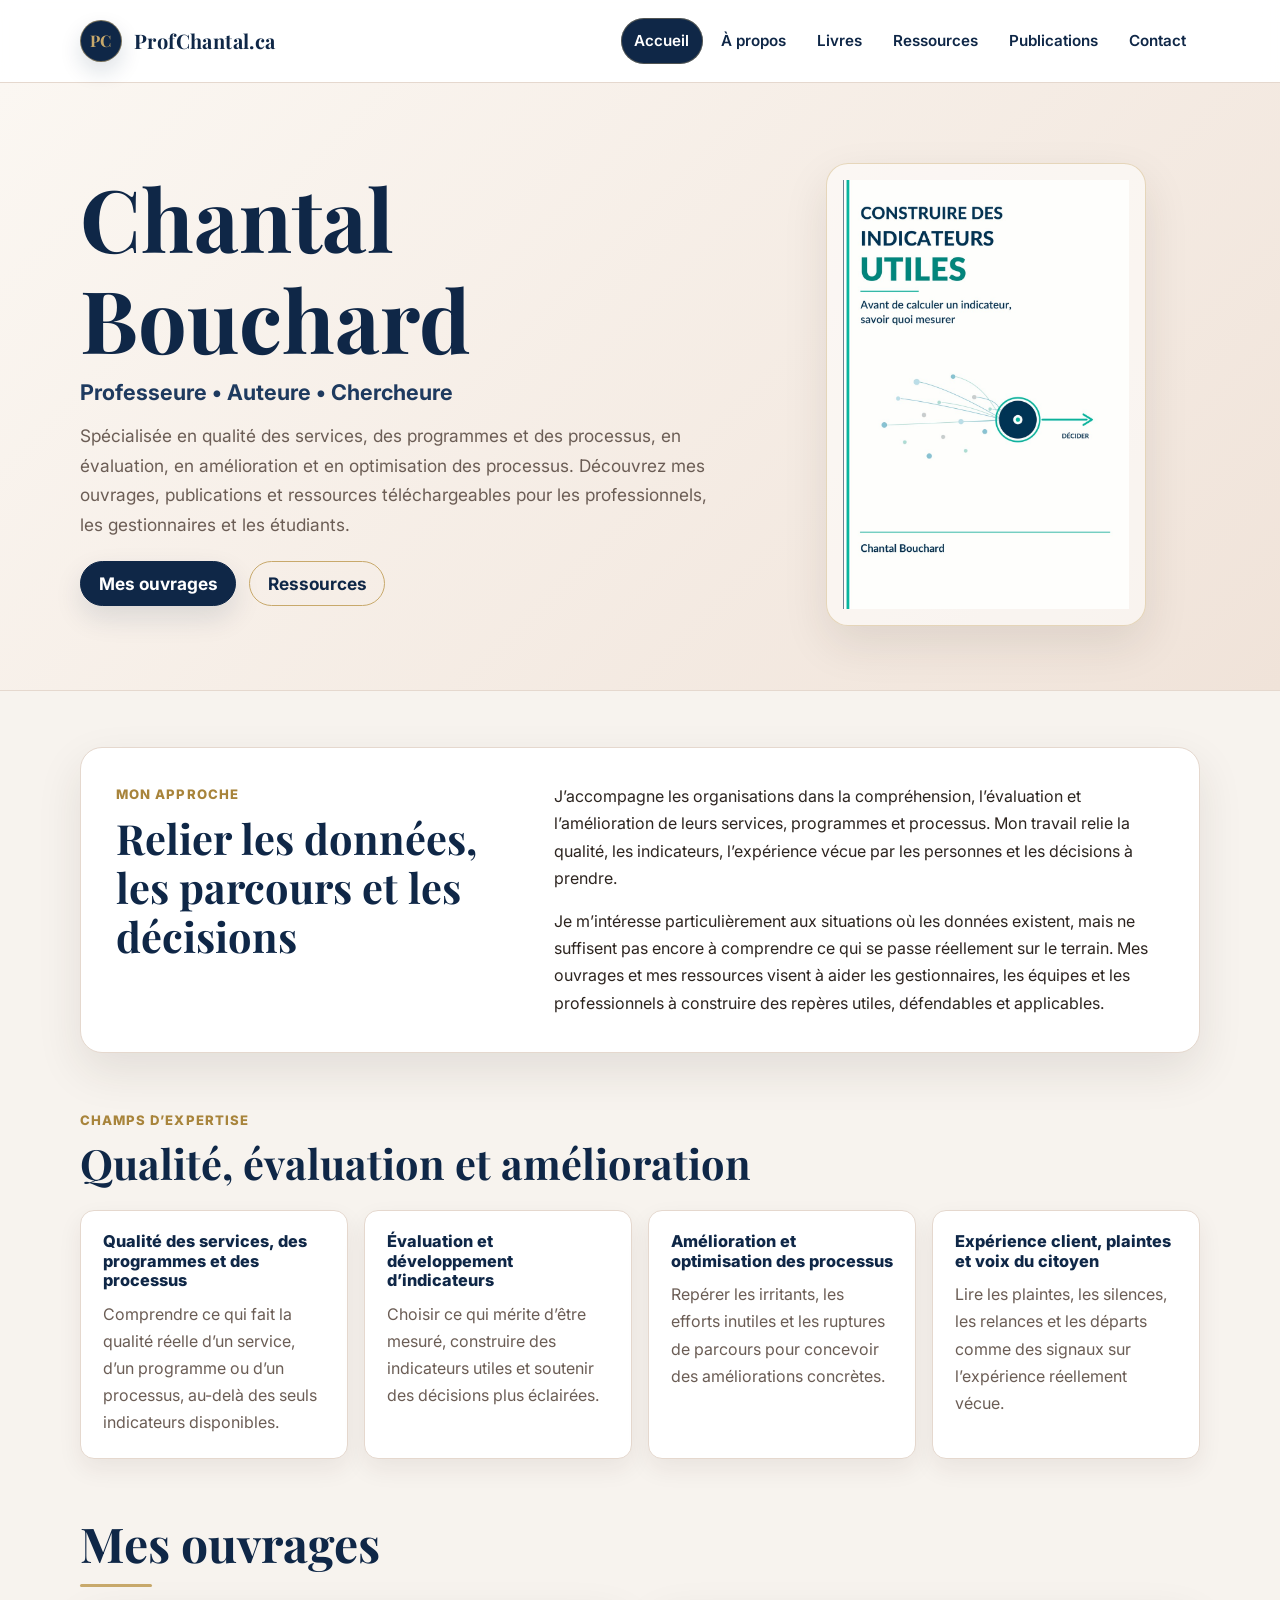
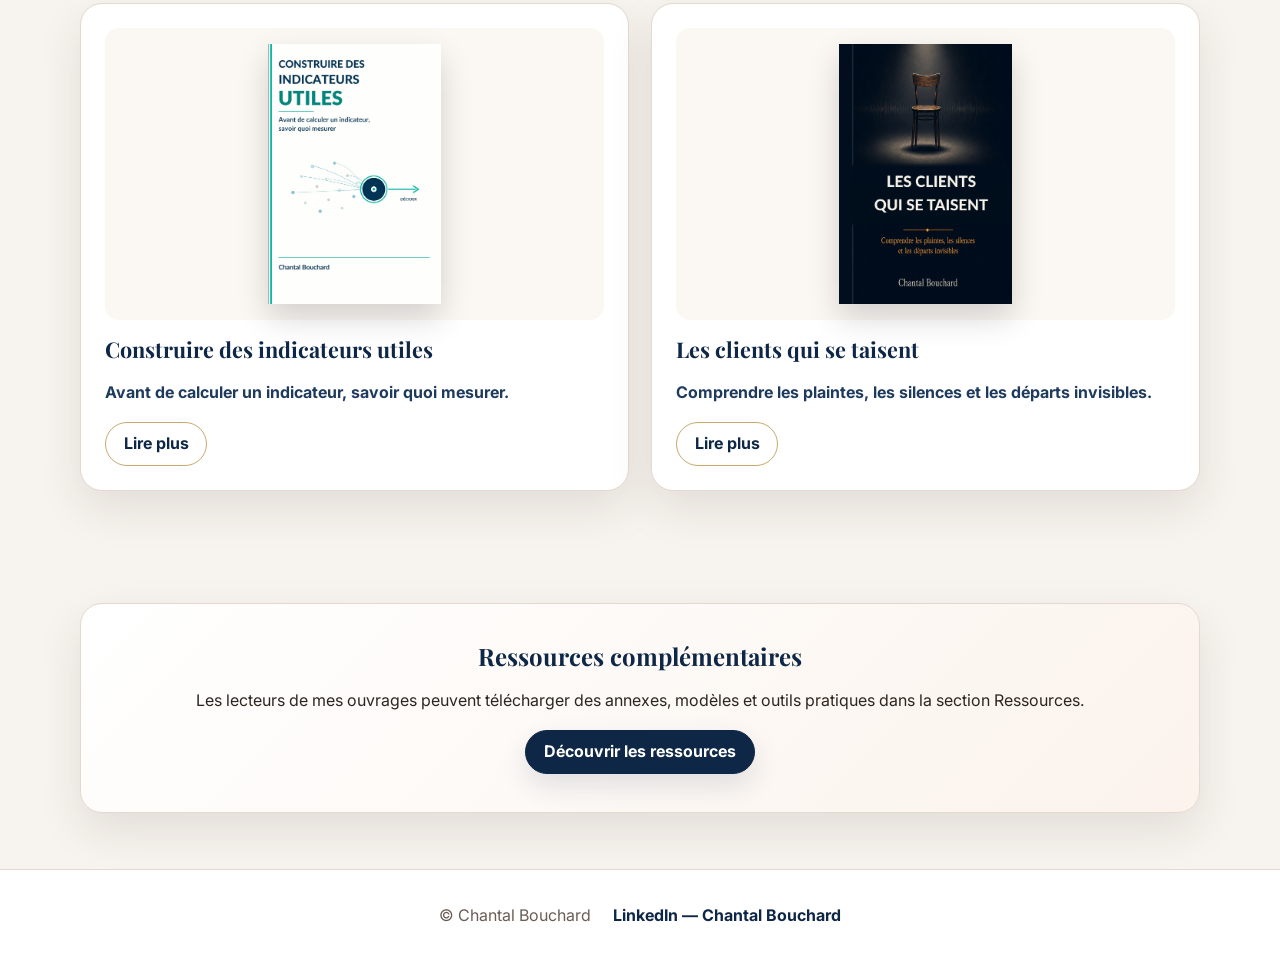
==== commit d9b4145e: "Add files via upload" ====
--- a/index.html
+++ b/index.html
@@ -7,7 +7,7 @@
     <link rel="preconnect" href="https://fonts.gstatic.com" crossorigin>
     <link href="https://fonts.googleapis.com/css2?family=Inter:wght@300;400;500;600;700&family=Playfair+Display:wght@600;700&display=swap" rel="stylesheet">
     <title>Accueil | ProfChantal.ca</title>
-    <link rel="stylesheet" href="style.css?v=10">
+    <link rel="stylesheet" href="style.css?v=11">
 </head>
 <body>
     <header class="site-header">
@@ -48,6 +48,44 @@
             </div>
         </section>
 
+        <section class="approach-section container">
+            <div class="approach-card">
+                <div>
+                    <p class="section-kicker">Mon approche</p>
+                    <h2>Relier les données, les parcours et les décisions</h2>
+                </div>
+                <div class="approach-text">
+                    <p>J’accompagne les organisations dans la compréhension, l’évaluation et l’amélioration de leurs services, programmes et processus. Mon travail relie la qualité, les indicateurs, l’expérience vécue par les personnes et les décisions à prendre.</p>
+                    <p>Je m’intéresse particulièrement aux situations où les données existent, mais ne suffisent pas encore à comprendre ce qui se passe réellement sur le terrain. Mes ouvrages et mes ressources visent à aider les gestionnaires, les équipes et les professionnels à construire des repères utiles, défendables et applicables.</p>
+                </div>
+            </div>
+        </section>
+
+        <section class="expertise-section container" aria-labelledby="expertise-title">
+            <div class="section-heading">
+                <p class="section-kicker">Champs d’expertise</p>
+                <h2 id="expertise-title">Qualité, évaluation et amélioration</h2>
+            </div>
+            <div class="expertise-grid">
+                <article class="expertise-card">
+                    <h3>Qualité des services, des programmes et des processus</h3>
+                    <p>Comprendre ce qui fait la qualité réelle d’un service, d’un programme ou d’un processus, au-delà des seuls indicateurs disponibles.</p>
+                </article>
+                <article class="expertise-card">
+                    <h3>Évaluation et développement d’indicateurs</h3>
+                    <p>Choisir ce qui mérite d’être mesuré, construire des indicateurs utiles et soutenir des décisions plus éclairées.</p>
+                </article>
+                <article class="expertise-card">
+                    <h3>Amélioration et optimisation des processus</h3>
+                    <p>Repérer les irritants, les efforts inutiles et les ruptures de parcours pour concevoir des améliorations concrètes.</p>
+                </article>
+                <article class="expertise-card">
+                    <h3>Expérience client, plaintes et voix du citoyen</h3>
+                    <p>Lire les plaintes, les silences, les relances et les départs comme des signaux sur l’expérience réellement vécue.</p>
+                </article>
+            </div>
+        </section>
+
         <section class="featured-books container">
             <h2>Mes ouvrages</h2>
             <div class="books-preview">
@@ -81,11 +119,12 @@
     </main>
 
     <footer class="site-footer">
-        <div class="container">
+        <div class="container footer-inner">
             <p>© Chantal Bouchard</p>
+            <p class="footer-links"><a href="https://www.linkedin.com/in/chantal-bouchard-qualite/" target="_blank" rel="noopener noreferrer">LinkedIn — Chantal Bouchard</a></p>
         </div>
     </footer>
-    <script src="assets/js/main.js?v=10" defer></script>
+    <script src="assets/js/main.js?v=11" defer></script>
 
     <script type="application/ld+json">
     {
--- a/style.css
+++ b/style.css
@@ -1,5 +1,5 @@
 /* ProfChantal.ca - feuille de style principale
-   Version 10 : fonds de la v8 + accents bleu marine et or discret */
+   Version 11 : profil enrichi + LinkedIn + accents bleu marine sobres */
 :root {
     --navy: #0F2747;
     --navy-deep: #0A1D36;
@@ -424,6 +424,84 @@
 
 .site-footer p { margin: 0; }
 
+
+/* Sections ajoutées : approche, expertise et liens professionnels */
+.approach-section,
+.expertise-section { padding: 3.5rem 0 0; }
+
+.approach-card {
+    display: grid;
+    grid-template-columns: minmax(0, 0.8fr) minmax(0, 1.2fr);
+    gap: 2rem;
+    align-items: start;
+    padding: 2.2rem;
+    background: var(--surface);
+    border: 1px solid var(--border);
+    border-radius: var(--radius);
+    box-shadow: var(--shadow);
+}
+
+.section-kicker {
+    margin: 0 0 0.45rem;
+    color: var(--gold-dark);
+    font-size: 0.82rem;
+    font-weight: 800;
+    letter-spacing: 0.08em;
+    text-transform: uppercase;
+}
+
+.approach-card h2,
+.section-heading h2 { font-size: clamp(1.8rem, 3.5vw, 2.6rem); }
+
+.approach-text p:last-child { margin-bottom: 0; }
+
+.section-heading {
+    max-width: 760px;
+    margin-bottom: 1.4rem;
+}
+
+.expertise-grid {
+    display: grid;
+    grid-template-columns: repeat(auto-fit, minmax(min(100%, 245px), 1fr));
+    gap: 1rem;
+}
+
+.expertise-card {
+    padding: 1.35rem;
+    background: var(--surface);
+    border: 1px solid var(--border);
+    border-radius: calc(var(--radius) - 8px);
+    box-shadow: 0 10px 24px rgba(52, 35, 26, 0.07);
+}
+
+.expertise-card h3 {
+    margin-bottom: 0.65rem;
+    font-family: "Inter", Arial, sans-serif;
+    font-size: 1.02rem;
+    font-weight: 800;
+}
+
+.expertise-card p { margin-bottom: 0; color: var(--muted); }
+
+.expertise-list li::marker { color: var(--gold-dark); }
+
+.text-link-strong { font-weight: 800; }
+
+.footer-inner {
+    display: flex;
+    justify-content: center;
+    align-items: center;
+    gap: 0.75rem 1.4rem;
+    flex-wrap: wrap;
+}
+
+.footer-links a { font-weight: 700; }
+
+.contact-card-intro {
+    border-color: var(--border-gold);
+    background: var(--surface-soft);
+}
+
 @media (max-width: 900px) {
     .header-inner { min-height: 74px; }
 
@@ -452,6 +530,7 @@
     .nav-link { justify-content: center; }
 
     .hero-content,
+    .approach-card,
     .books-preview,
     .books-grid { grid-template-columns: 1fr; }
 
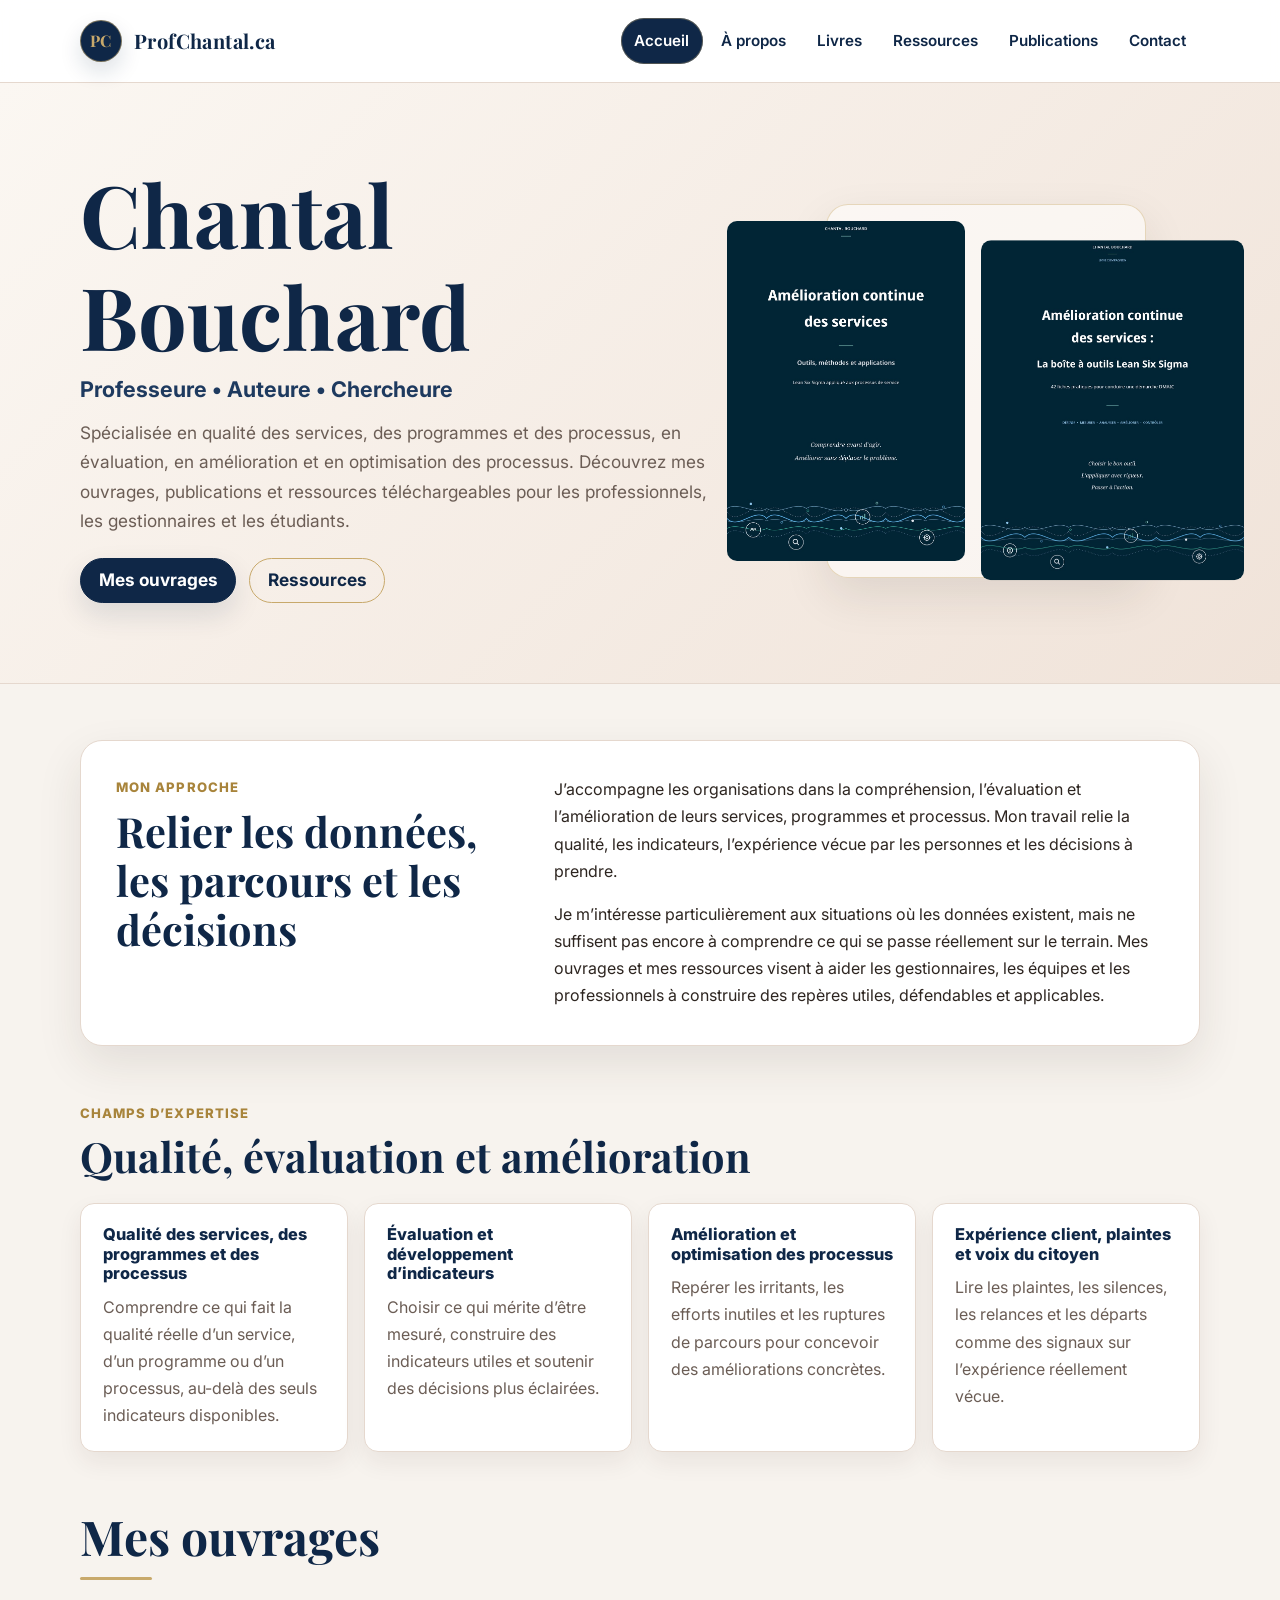
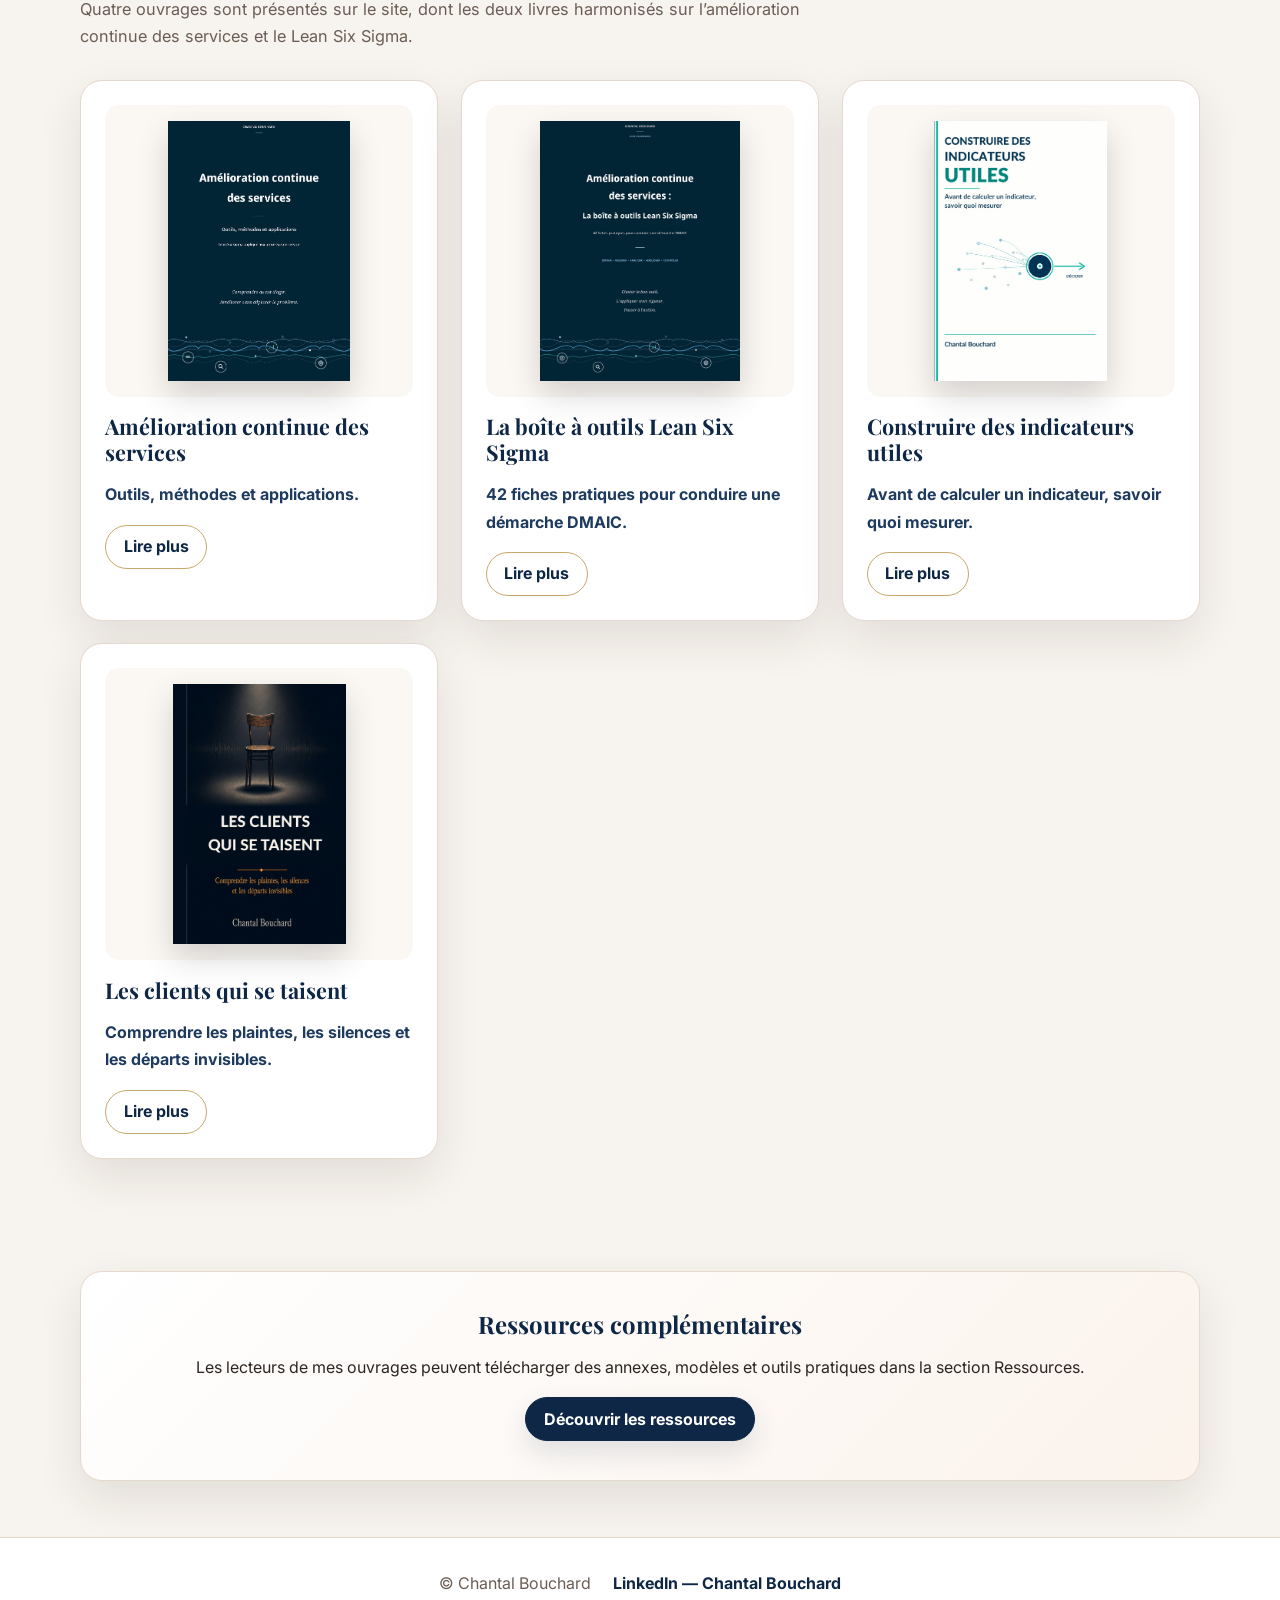
==== commit 6902f4cb: "changer amazon" ====
--- a/index.html
+++ b/index.html
@@ -7,7 +7,7 @@
     <link rel="preconnect" href="https://fonts.gstatic.com" crossorigin>
     <link href="https://fonts.googleapis.com/css2?family=Inter:wght@300;400;500;600;700&family=Playfair+Display:wght@600;700&display=swap" rel="stylesheet">
     <title>Accueil | ProfChantal.ca</title>
-    <link rel="stylesheet" href="style.css?v=11">
+    <link rel="stylesheet" href="style.css?v=16">
 </head>
 <body>
     <header class="site-header">
@@ -42,8 +42,9 @@
                         <a href="pages/ressources.html" class="btn btn-secondary">Ressources</a>
                     </p>
                 </div>
-                <div class="hero-visual" aria-hidden="true">
-                    <img src="assets/images/construire-des-indicateurs-utiles.jpg" alt="Couverture du livre Construire des indicateurs utiles">
+                <div class="hero-visual hero-books-stack" aria-label="Couvertures des livres Lean Six Sigma">
+                    <img src="assets/images/amelioration-continue-des-services.jpg?v=16" alt="Couverture du livre Amélioration continue des services">
+                    <img src="assets/images/livre-compagnon-boite-outils-lean-six-sigma.jpg?v=16" alt="Couverture du livre compagnon La boîte à outils Lean Six Sigma">
                 </div>
             </div>
         </section>
@@ -88,7 +89,26 @@
 
         <section class="featured-books container">
             <h2>Mes ouvrages</h2>
+            <p class="section-intro">Quatre ouvrages sont présentés sur le site, dont les deux livres harmonisés sur l’amélioration continue des services et le Lean Six Sigma.</p>
             <div class="books-preview">
+                <article class="book-preview">
+                    <div class="book-preview-cover">
+                        <img src="assets/images/amelioration-continue-des-services.jpg?v=16" alt="Amélioration continue des services" loading="lazy">
+                    </div>
+                    <h3>Amélioration continue des services</h3>
+                    <p class="book-preview-tagline">Outils, méthodes et applications.</p>
+                    <a href="pages/livres.html#amelioration" class="btn btn-secondary">Lire plus</a>
+                </article>
+
+                <article class="book-preview">
+                    <div class="book-preview-cover">
+                        <img src="assets/images/livre-compagnon-boite-outils-lean-six-sigma.jpg?v=16" alt="Livre compagnon : La boîte à outils Lean Six Sigma" loading="lazy">
+                    </div>
+                    <h3>La boîte à outils Lean Six Sigma</h3>
+                    <p class="book-preview-tagline">42 fiches pratiques pour conduire une démarche DMAIC.</p>
+                    <a href="pages/livres.html#livre-compagnon" class="btn btn-secondary">Lire plus</a>
+                </article>
+
                 <article class="book-preview">
                     <div class="book-preview-cover">
                         <img src="assets/images/construire-des-indicateurs-utiles.jpg" alt="Construire des indicateurs utiles" loading="lazy">
@@ -124,7 +144,41 @@
             <p class="footer-links"><a href="https://www.linkedin.com/in/chantal-bouchard-qualite/" target="_blank" rel="noopener noreferrer">LinkedIn — Chantal Bouchard</a></p>
         </div>
     </footer>
-    <script src="assets/js/main.js?v=11" defer></script>
+    <script src="assets/js/main.js?v=16" defer></script>
+
+
+    <script type="application/ld+json">
+    {
+      "@context": "https://schema.org",
+      "@type": "Book",
+      "name": "Amélioration continue des services : Outils, méthodes et applications",
+      "author": { "@type": "Person", "name": "Chantal Bouchard" },
+      "description": "Ouvrage de référence structuré autour du DMAIC pour comprendre, analyser et améliorer les processus de service avec rigueur.",
+      "inLanguage": "fr",
+      "isbn": "978-2-9825289-8-7",
+      "url": "https://www.profchantal.ca/pages/livres.html#amelioration",
+      "image": "https://www.profchantal.ca/assets/images/amelioration-continue-des-services.jpg",
+      "offers": { "@type": "Offer", "url": "https://www.amazon.ca/-/fr/dp/2982528983", "availability": "https://schema.org/InStock" }
+    }
+    </script>
+
+
+
+    <script type="application/ld+json">
+    {
+      "@context": "https://schema.org",
+      "@type": "Book",
+      "name": "Amélioration continue des services : La boîte à outils Lean Six Sigma",
+      "alternateName": "Livre compagnon - La boîte à outils Lean Six Sigma des services",
+      "author": { "@type": "Person", "name": "Chantal Bouchard" },
+      "description": "Livre compagnon rassemblant 42 fiches pratiques organisées selon les cinq phases du DMAIC.",
+      "inLanguage": "fr",
+      "isbn": "978-2-9825438-0-5",
+      "url": "https://www.profchantal.ca/pages/livres.html#livre-compagnon",
+      "image": "https://www.profchantal.ca/assets/images/livre-compagnon-boite-outils-lean-six-sigma.jpg",
+      "offers": { "@type": "Offer", "url": "https://www.amazon.ca/-/fr/dp/298254380X", "availability": "https://schema.org/InStock" }
+    }
+    </script>
 
     <script type="application/ld+json">
     {
--- a/style.css
+++ b/style.css
@@ -1,5 +1,6 @@
+/* Version 15 - Accueil avec les deux livres Lean Six Sigma visibles */
 /* ProfChantal.ca - feuille de style principale
-   Version 11 : profil enrichi + LinkedIn + accents bleu marine sobres */
+   Version 12 : ajout du livre Amélioration continue des services */
 :root {
     --navy: #0F2747;
     --navy-deep: #0A1D36;
@@ -268,12 +269,55 @@
     border-color: var(--gold);
 }
 
+
+.btn-disabled {
+    opacity: 0.72;
+    cursor: default;
+    pointer-events: none;
+}
+
 .btn-secondary:hover,
 .btn-outline:hover,
 .btn-secondary:focus,
 .btn-outline:focus {
     background: var(--surface-soft);
     border-color: var(--gold-dark);
+}
+
+.section-intro {
+    max-width: 760px;
+    margin: 0.8rem 0 1.8rem;
+    color: var(--muted);
+    font-size: 1.02rem;
+}
+
+.hero-books-stack {
+    display: flex;
+    align-items: center;
+    justify-content: center;
+    gap: 1rem;
+}
+
+.hero-books-stack img {
+    max-height: 340px;
+    width: auto;
+    border-radius: 10px;
+}
+
+.hero-books-stack img:nth-child(2) {
+    transform: translateY(1.2rem);
+}
+
+@media (max-width: 760px) {
+    .hero-books-stack {
+        gap: 0.7rem;
+    }
+    .hero-books-stack img {
+        max-height: 250px;
+    }
+    .hero-books-stack img:nth-child(2) {
+        transform: translateY(0.8rem);
+    }
 }
 
 .featured-books,
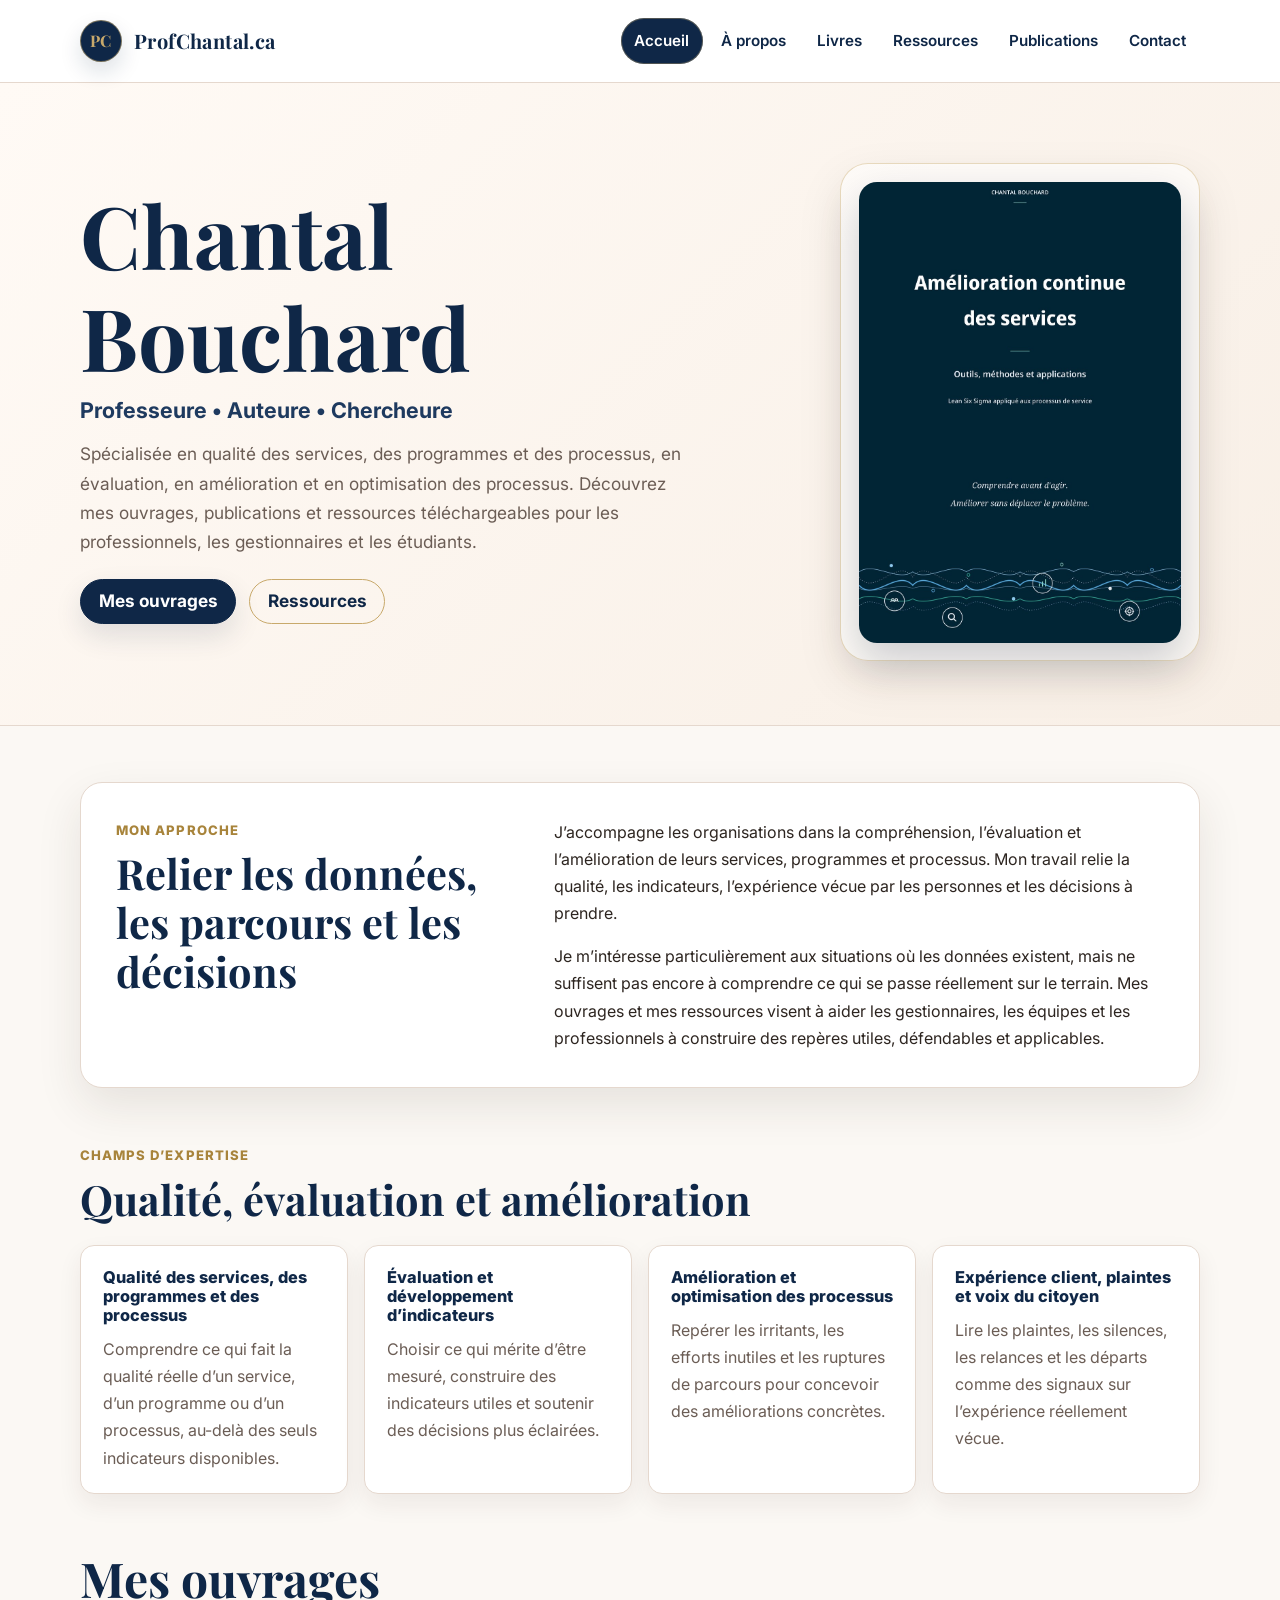
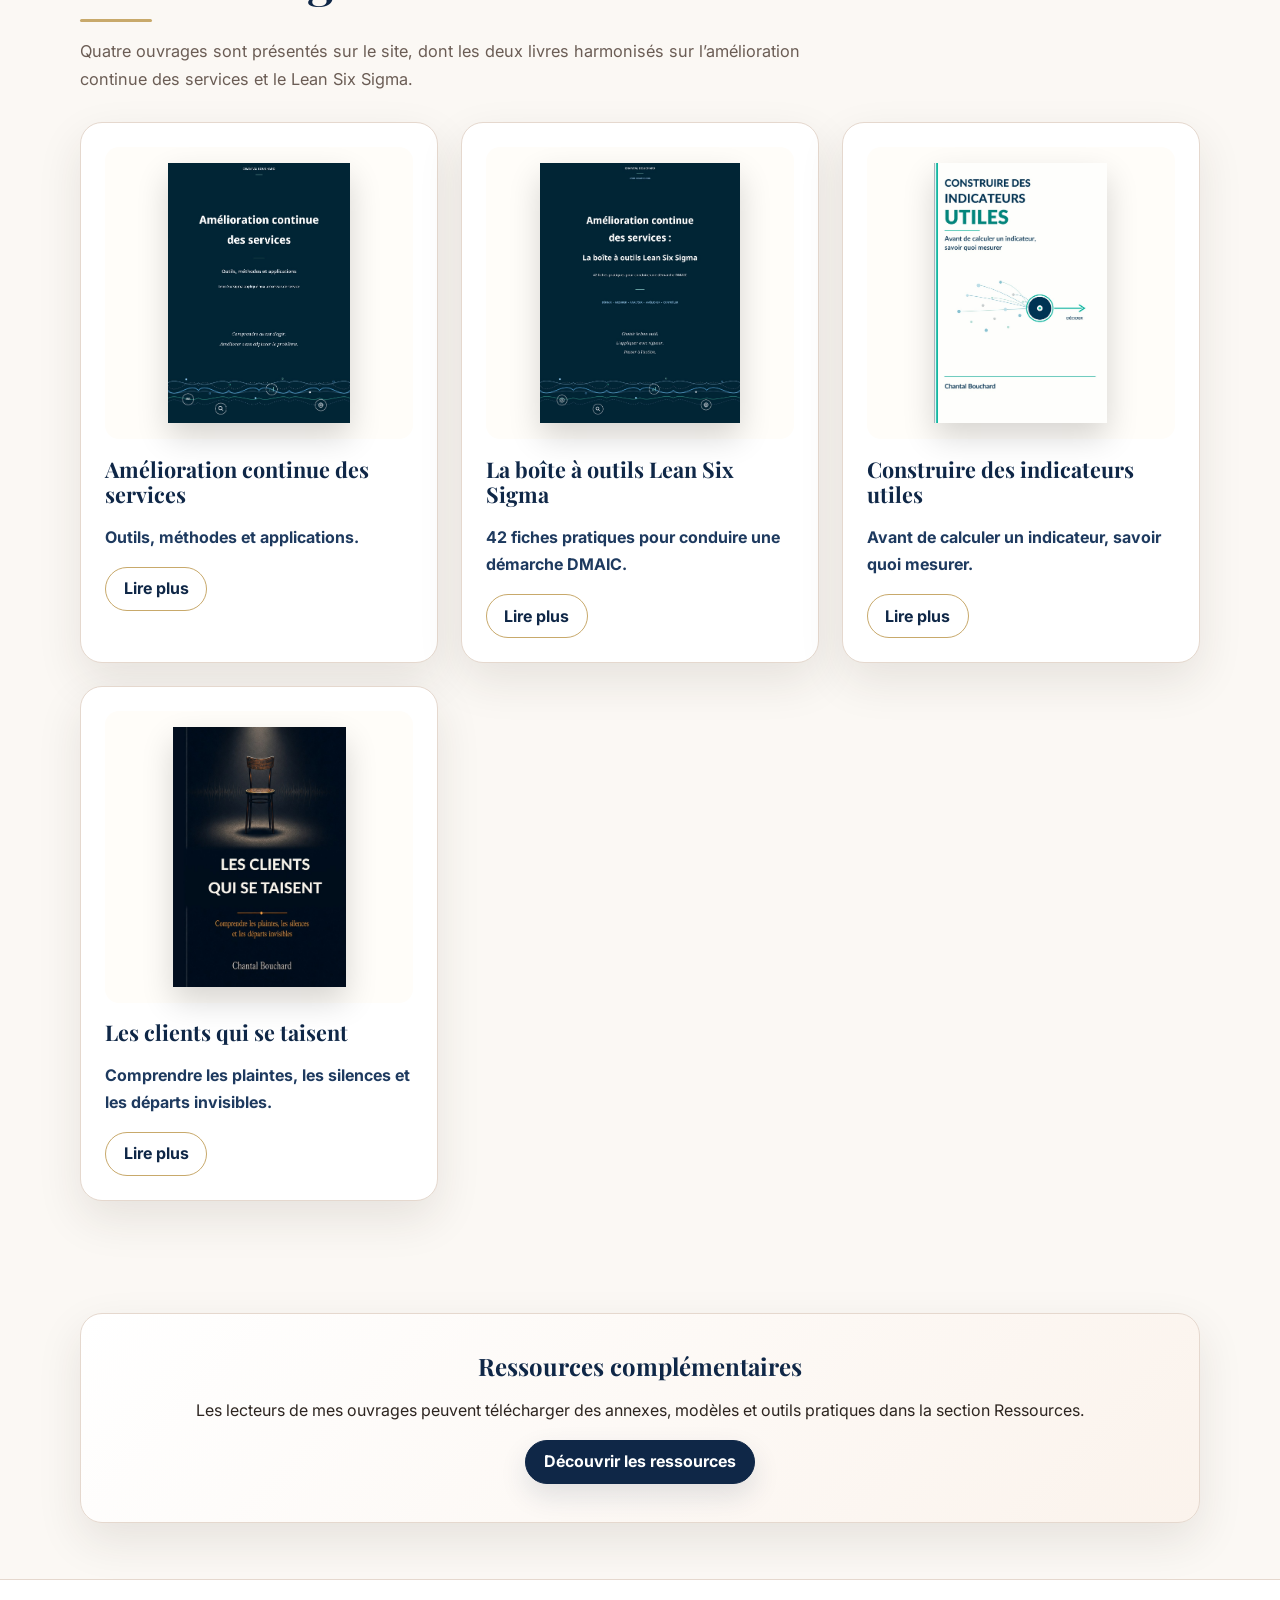
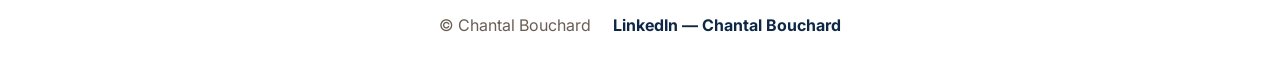
==== commit 2aa791d6: "v20" ====
--- a/index.html
+++ b/index.html
@@ -7,7 +7,7 @@
     <link rel="preconnect" href="https://fonts.gstatic.com" crossorigin>
     <link href="https://fonts.googleapis.com/css2?family=Inter:wght@300;400;500;600;700&family=Playfair+Display:wght@600;700&display=swap" rel="stylesheet">
     <title>Accueil | ProfChantal.ca</title>
-    <link rel="stylesheet" href="style.css?v=16">
+    <link rel="stylesheet" href="style.css?v=20">
 </head>
 <body>
     <header class="site-header">
@@ -42,9 +42,8 @@
                         <a href="pages/ressources.html" class="btn btn-secondary">Ressources</a>
                     </p>
                 </div>
-                <div class="hero-visual hero-books-stack" aria-label="Couvertures des livres Lean Six Sigma">
-                    <img src="assets/images/amelioration-continue-des-services.jpg?v=16" alt="Couverture du livre Amélioration continue des services">
-                    <img src="assets/images/livre-compagnon-boite-outils-lean-six-sigma.jpg?v=16" alt="Couverture du livre compagnon La boîte à outils Lean Six Sigma">
+                <div class="hero-visual hero-book-showcase" aria-label="Couverture du livre Amélioration continue des services">
+                    <img src="assets/images/amelioration-continue-des-services.jpg?v=20" alt="Couverture du livre Amélioration continue des services">
                 </div>
             </div>
         </section>
@@ -93,7 +92,7 @@
             <div class="books-preview">
                 <article class="book-preview">
                     <div class="book-preview-cover">
-                        <img src="assets/images/amelioration-continue-des-services.jpg?v=16" alt="Amélioration continue des services" loading="lazy">
+                        <img src="assets/images/amelioration-continue-des-services.jpg?v=20" alt="Amélioration continue des services" loading="lazy">
                     </div>
                     <h3>Amélioration continue des services</h3>
                     <p class="book-preview-tagline">Outils, méthodes et applications.</p>
@@ -102,7 +101,7 @@
 
                 <article class="book-preview">
                     <div class="book-preview-cover">
-                        <img src="assets/images/livre-compagnon-boite-outils-lean-six-sigma.jpg?v=16" alt="Livre compagnon : La boîte à outils Lean Six Sigma" loading="lazy">
+                        <img src="assets/images/livre-compagnon-boite-outils-lean-six-sigma.jpg?v=20" alt="Livre compagnon : La boîte à outils Lean Six Sigma" loading="lazy">
                     </div>
                     <h3>La boîte à outils Lean Six Sigma</h3>
                     <p class="book-preview-tagline">42 fiches pratiques pour conduire une démarche DMAIC.</p>
@@ -144,7 +143,7 @@
             <p class="footer-links"><a href="https://www.linkedin.com/in/chantal-bouchard-qualite/" target="_blank" rel="noopener noreferrer">LinkedIn — Chantal Bouchard</a></p>
         </div>
     </footer>
-    <script src="assets/js/main.js?v=16" defer></script>
+    <script src="assets/js/main.js?v=20" defer></script>
 
 
     <script type="application/ld+json">
--- a/style.css
+++ b/style.css
@@ -1,3 +1,4 @@
+/* Version 20 - Bandeau avec livre maître, fond plus pâle */
 /* Version 15 - Accueil avec les deux livres Lean Six Sigma visibles */
 /* ProfChantal.ca - feuille de style principale
    Version 12 : ajout du livre Amélioration continue des services */
@@ -9,10 +10,10 @@
     --gold-dark: #A8843B;
 
     /* Fonds conservés dans l'esprit de la version 8 */
-    --bg: #f7f3ee;
+    --bg: #fbf8f4;
     --surface: #ffffff;
-    --surface-soft: #fbf8f4;
-    --surface-warm: #fbf3ec;
+    --surface-soft: #fffdf9;
+    --surface-warm: #fff8f1;
 
     --text: #2d2520;
     --muted: #6b5d55;
@@ -184,13 +185,13 @@
 
 .hero {
     padding: 5rem 0 4rem;
-    background: linear-gradient(135deg, #fbf7f2 0%, #f0e3d9 100%);
+    background: linear-gradient(135deg, #fffaf5 0%, #f8efe6 100%);
     border-bottom: 1px solid var(--border);
 }
 
 .hero-content {
     display: grid;
-    grid-template-columns: minmax(0, 1.2fr) minmax(260px, 0.8fr);
+    grid-template-columns: minmax(0, 1.15fr) minmax(280px, 0.85fr);
     align-items: center;
     gap: 3rem;
 }
@@ -660,3 +661,35 @@
 .resource-block > h4 + .download-list {
     margin-top: 0.35rem;
 }
+
+
+.hero.banner-hero .hero-text {
+    max-width: 720px;
+}
+
+.hero-book-showcase {
+    justify-self: end;
+    width: min(360px, 100%);
+    padding: 1.1rem;
+    background: rgba(255, 255, 255, 0.58);
+    border: 1px solid var(--border-gold);
+    border-radius: 28px;
+    box-shadow: var(--shadow);
+}
+
+.hero-book-showcase img {
+    width: 100%;
+    border-radius: 18px;
+    box-shadow: 0 18px 40px rgba(10, 29, 54, 0.20);
+}
+
+@media (max-width: 900px) {
+    .hero-content {
+        grid-template-columns: 1fr;
+    }
+    .hero-book-showcase {
+        justify-self: center;
+        width: min(320px, 100%);
+        margin-top: 0.5rem;
+    }
+}
